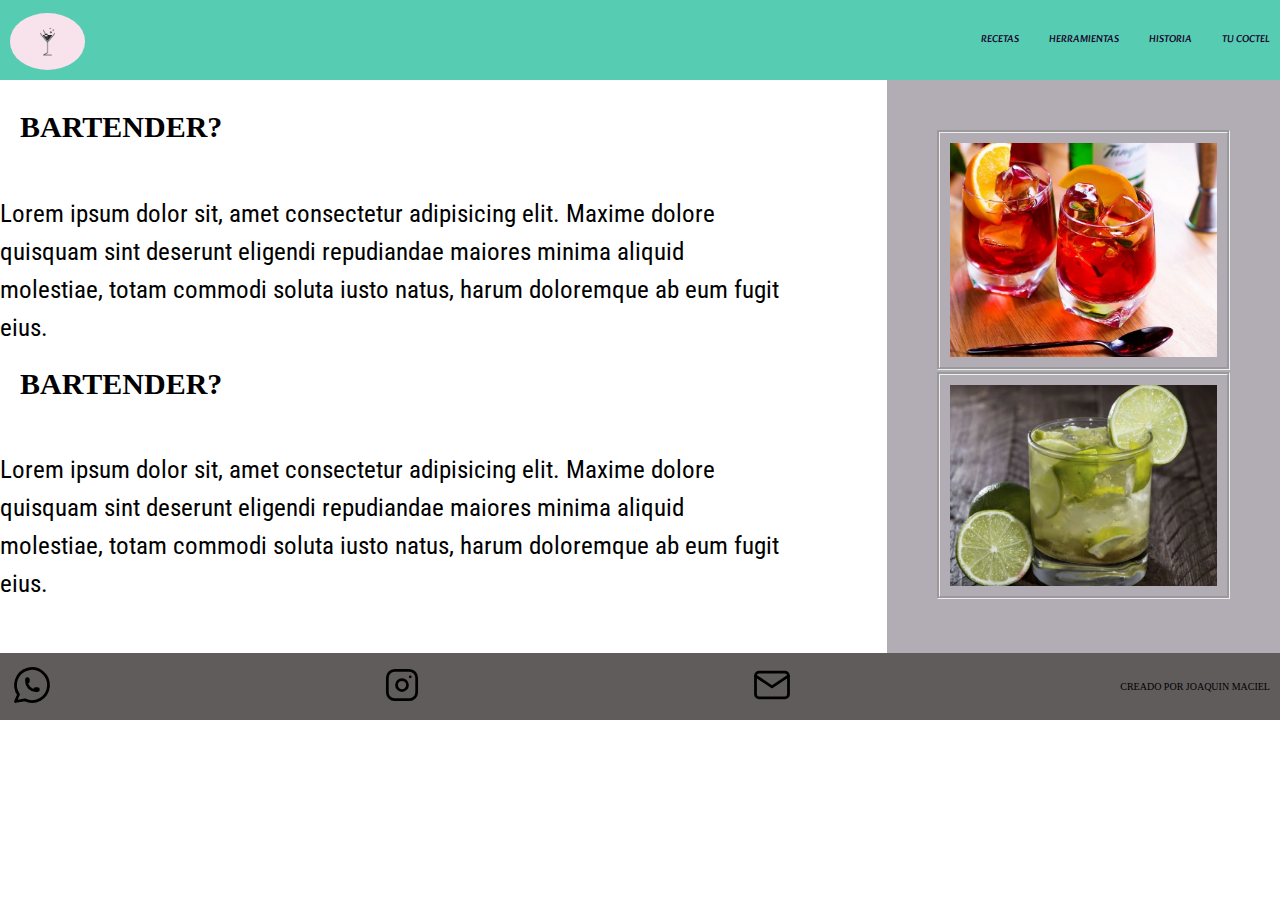
==== herramientas.html @ 17ee3c7a "primer commit" ====
<!DOCTYPE html>
<html lang="en">

<head>
    <meta charset="UTF-8">
    <meta http-equiv="X-UA-Compatible" content="IE=edge">
    <meta name="viewport" content="width=device-width, initial-scale=1.0">
    <link rel="stylesheet" href="/css/normalize.css">
    <link rel="preconnect" href="https://fonts.googleapis.com">
    <link rel="preconnect" href="https://fonts.gstatic.com" crossorigin>
    <link href="https://fonts.googleapis.com/css2?family=Alkatra:wght@400;600;700&display=swap" rel="stylesheet">
    <link
    rel="stylesheet"
    href="https://cdnjs.cloudflare.com/ajax/libs/animate.css/4.1.1/animate.min.css"/>
    <link rel="stylesheet" href="/css/style.css">

    <title>Document</title>
</head>


<body>

    <hader class="header">
        <div>
            <div class="barra">
                <a href="/index.html" class="logo">
                    <img class="imagenLogo" src="/img/kn-logo-color-final-shot.webp" alt="logoInicio">
                </a>
                <nav class="navegacion">
                    <a class="navegadores" href="./receta.html">
                        RECETAS
                    </a>

                    <a class="navegadores" href="./herramientas.html">
                        HERRAMIENTAS
                    </a>

                    <a class="navegadores" href="./historia.html">
                        HISTORIA
                    </a>

                    <a class="navegadores" href="./tucoctel.html">
                        TU COCTEL
                    </a>
                </nav>
            </div>
        </div>


        </header>

        <div>
            <main class="contenido_principal">

                <section class="contenedor">
                    <div class="maindiv">
                        <h2 class="bartender">BARTENDER?</h2>

                        <p class="textobartender">Lorem ipsum dolor sit, amet consectetur adipisicing elit. Maxime
                            dolore quisquam sint deserunt eligendi repudiandae maiores minima aliquid molestiae, totam
                            commodi soluta iusto natus, harum doloremque ab eum fugit eius.</p>

                        <h2 class="bartender">BARTENDER?</h2>

                        <p class="textobartender">Lorem ipsum dolor sit, amet consectetur adipisicing elit. Maxime
                            dolore quisquam sint deserunt eligendi repudiandae maiores minima aliquid molestiae, totam
                            commodi soluta iusto natus, harum doloremque ab eum fugit eius.</p>

                    </div>
                </section>

                <aside class="ilustrador">
                    <img src="./img/el-negroni-un-clasico-trago___FQunKDyKt_720x0__1.webp" alt="">
                    <img src="./img/tragos - caipirinha.webp" alt="">
                </aside>


            </main>
        </div>


        <footer>

            
            <a href=""><svg xmlns="http://www.w3.org/2000/svg" class="icon icon-tabler icon-tabler-brand-whatsapp" width="44" height="44" viewBox="0 0 24 24" stroke-width="1.5" stroke="#000000" fill="none" stroke-linecap="round" stroke-linejoin="round">
                <path stroke="none" d="M0 0h24v24H0z" fill="none"/>
                <path d="M3 21l1.65 -3.8a9 9 0 1 1 3.4 2.9l-5.05 .9" />
                <path d="M9 10a0.5 .5 0 0 0 1 0v-1a0.5 .5 0 0 0 -1 0v1a5 5 0 0 0 5 5h1a0.5 .5 0 0 0 0 -1h-1a0.5 .5 0 0 0 0 1" /></svg>
            </a>
            <a href="https://www.instagram.com/joaquin.maciel/"><svg xmlns="http://www.w3.org/2000/svg" class="icon icon-tabler icon-tabler-brand-instagram" width="44" height="44" viewBox="0 0 24 24" stroke-width="1.5" stroke="#000000" fill="none" stroke-linecap="round" stroke-linejoin="round">
                <path stroke="none" d="M0 0h24v24H0z" fill="none"/>
                <rect x="4" y="4" width="16" height="16" rx="4" />
                <circle cx="12" cy="12" r="3" />
                <line x1="16.5" y1="7.5" x2="16.5" y2="7.501" /></svg>
            </a>
            <a href=""> <svg xmlns="http://www.w3.org/2000/svg" class="icon icon-tabler icon-tabler-mail" width="44" height="44" viewBox="0 0 24 24" stroke-width="1.5" stroke="#000000" fill="none" stroke-linecap="round" stroke-linejoin="round">
                <path stroke="none" d="M0 0h24v24H0z" fill="none"/>
                <rect x="3" y="5" width="18" height="14" rx="2" />
                <polyline points="3 7 12 13 21 7" /></svg>
            </a>
            <p>CREADO POR JOAQUIN MACIEL</p>
    
    
            </footer>

</body>






</html>
---- css/style.css ----
/* FUENTES */
@import url('https://fonts.googleapis.com/css2?family=Open+Sans:ital,wght@1,500&display=swap');


@import url('https://fonts.googleapis.com/css2?family=Roboto+Condensed&display=swap');







:root{
    --bordoNavBar: rgba(167, 2, 2, 0.788);
    --verdeMenta:  rgb(152,255,179);
    --azulMarino:  rgb(25, 25, 112);
    --azulPastel:  rgb(173, 216, 230);
    --azulOscuro:  rgb(135, 206, 235);
    --verdeAdobe:  #56CCB3;
}

*{
    margin: 0;
    padding: 0;
}

html {
    font-size: 62.5%;
    box-sizing: border-box;
}

*,
*:before,
*:after {
    box-sizing: inherit;
}


/* BASICOS */
h1{
    font-size: 4rem;
    
}
h2{
    font-size: 3rem;
}
h3{
    font-size: 2rem;
}

h1, h2, h3{
    margin: 0 0 5rem 0;
}

a{
    text-decoration: none;
}

img{
    max-width: 100%;
}

/* BARRA */

.header {



}


.barra{
    /* background-color: rgba(199, 102, 102, 0.836); */
    background-color: var(--verdeAdobe);
    height: 8rem;
}



.logo{
    display: flex;
    justify-content: center;
    
}


.imagenLogo{
max-width: 7.5rem;
margin-top: 0.3rem;
border-radius: 50%;
}



.navegadores{
    display: block;
    text-align: center;
    color: rgb(24, 3, 43);
    font-family: 'Alkatra', cursive;
}

.navegadores{
    transition: .5s;
}

.navegadores:hover{
    color: rgba(246, 255, 0, 0.799);
    transform: scale(1.1);
    transform: rotate(-7deg);
}

.navegacion{
        
}

/* Main index*/

.maindiv{
    padding: 1rem 0 5rem 0;
    max-width: 100%;
    max-height: 100%;
}

.bartender{
    margin: 2rem 0 0rem 2rem;
}

.textobartender{
    margin-top: 5rem;
    font-size: 2rem;
}


/* MAIN BASICOS */



.ilustrador{
    background-color: rgba(158, 152, 162, 0.796);
    padding: 5rem;
    display: flex;
    flex-wrap: wrap;
}

.ilustrador img{
    width: 50%;
}




.ilustrador img{
    border-style: groove;
    padding: 1rem;
}



/* main historia */

.titulo__historia{
    background-color: red;
    display: block;
    text-align: center;
}

.textobartender{
    font-size: 2.5rem;
    font-family: 'Roboto Condensed', sans-serif;
    line-height: 3.8rem;
}

.maindiv__historia{
    background: rgb(255,200,0);
background: linear-gradient(31deg, rgba(255,200,0,0.7960434173669468) 22%, rgba(255,227,60,0.7904411764705882) 61%, rgba(234,203,66,1) 96%, rgba(241,209,79,0) 100%);

}

.link__herramienta a{
    color: brown;
}






/* MAIN RECETAS */


.contenedor__recetas{
    background-color: rgb(224, 234, 234);
}

.maindiv h1{
    text-align: center;
    font-family: 'Open Sans', sans-serif;
    
}

.cards{
    display: flex;
    justify-content: center;
    flex-wrap: wrap;
    gap: 1rem;
}

.card{
    background-color: #c5bb9abc;
    width: 30rem;
    padding: 1rem;
    border-radius: 0.8rem;
}

.card img{
    width: 100%;
    
}

.card__receta li{
    list-style: none;
}

.pasos{
    font-family: 'Open Sans', sans-serif;

    transition: .2s;
}

.pasos__hoover:hover{
    transform: scale(1.3);
    background-color: antiquewhite;
}




/* FORMULARIO */

.section__contact{
    text-align: center;
    background-color: blanchedalmond;
    
    padding: 10rem;
}

.formulario{
    background-color: rgb(187, 179, 86);
    padding: 5rem;
    border-radius: 5rem;
    
}

.formulario__fieldset legend{
    
    font-size: 1.8rem;
    font-weight: 700;
    margin-bottom: 1rem;
}


.formulario__fieldset {
    border: none;
}



.campo{
    
    margin-bottom: 1rem;
    
}


.campo label{
    margin-right: 0.5rem;
    color: rgba(255, 255, 255, 0.892);
    font-family: 'Alkatra', cursive;
    font-weight: bold;
    font-size: 1.3rem;
}

.campo input{
    border-radius: 2rem;
    font-size: 1.5rem;
    background-color: blanchedalmond;
    
}




.boton{
    margin-top: 3rem;
    border-radius: 1rem;
    font-size: 1.8rem;
    text-decoration: none;
}


/* MQ MOBILE */

@media (min-width: 768px) {

    .barra {
        display: flex;
        justify-content: space-between;
        align-items: center;
    }

    .logo{
        margin-left: 1rem;
    
    }

    .navegacion{
        display: flex;
        flex-direction: row;
        gap: 2rem;
        }

        
    .navegadores{
            margin-right: 1rem;
        }

    
    .contenido_principal{
        display: grid;
        grid-template-columns: 2fr 1fr;
        gap: 10rem;
    }
    
    .ilustrador{
        display: block;
    }
    
    .ilustrador img{
        width: 500rem;
    }
    
    
    
    
    
}





























/* FOOTER */

footer{
    background-color: rgba(76, 70, 70, 0.882);
    padding: 1rem;

    margin:0;

    display: flex;
    justify-content: space-between;
    align-items: center;

}
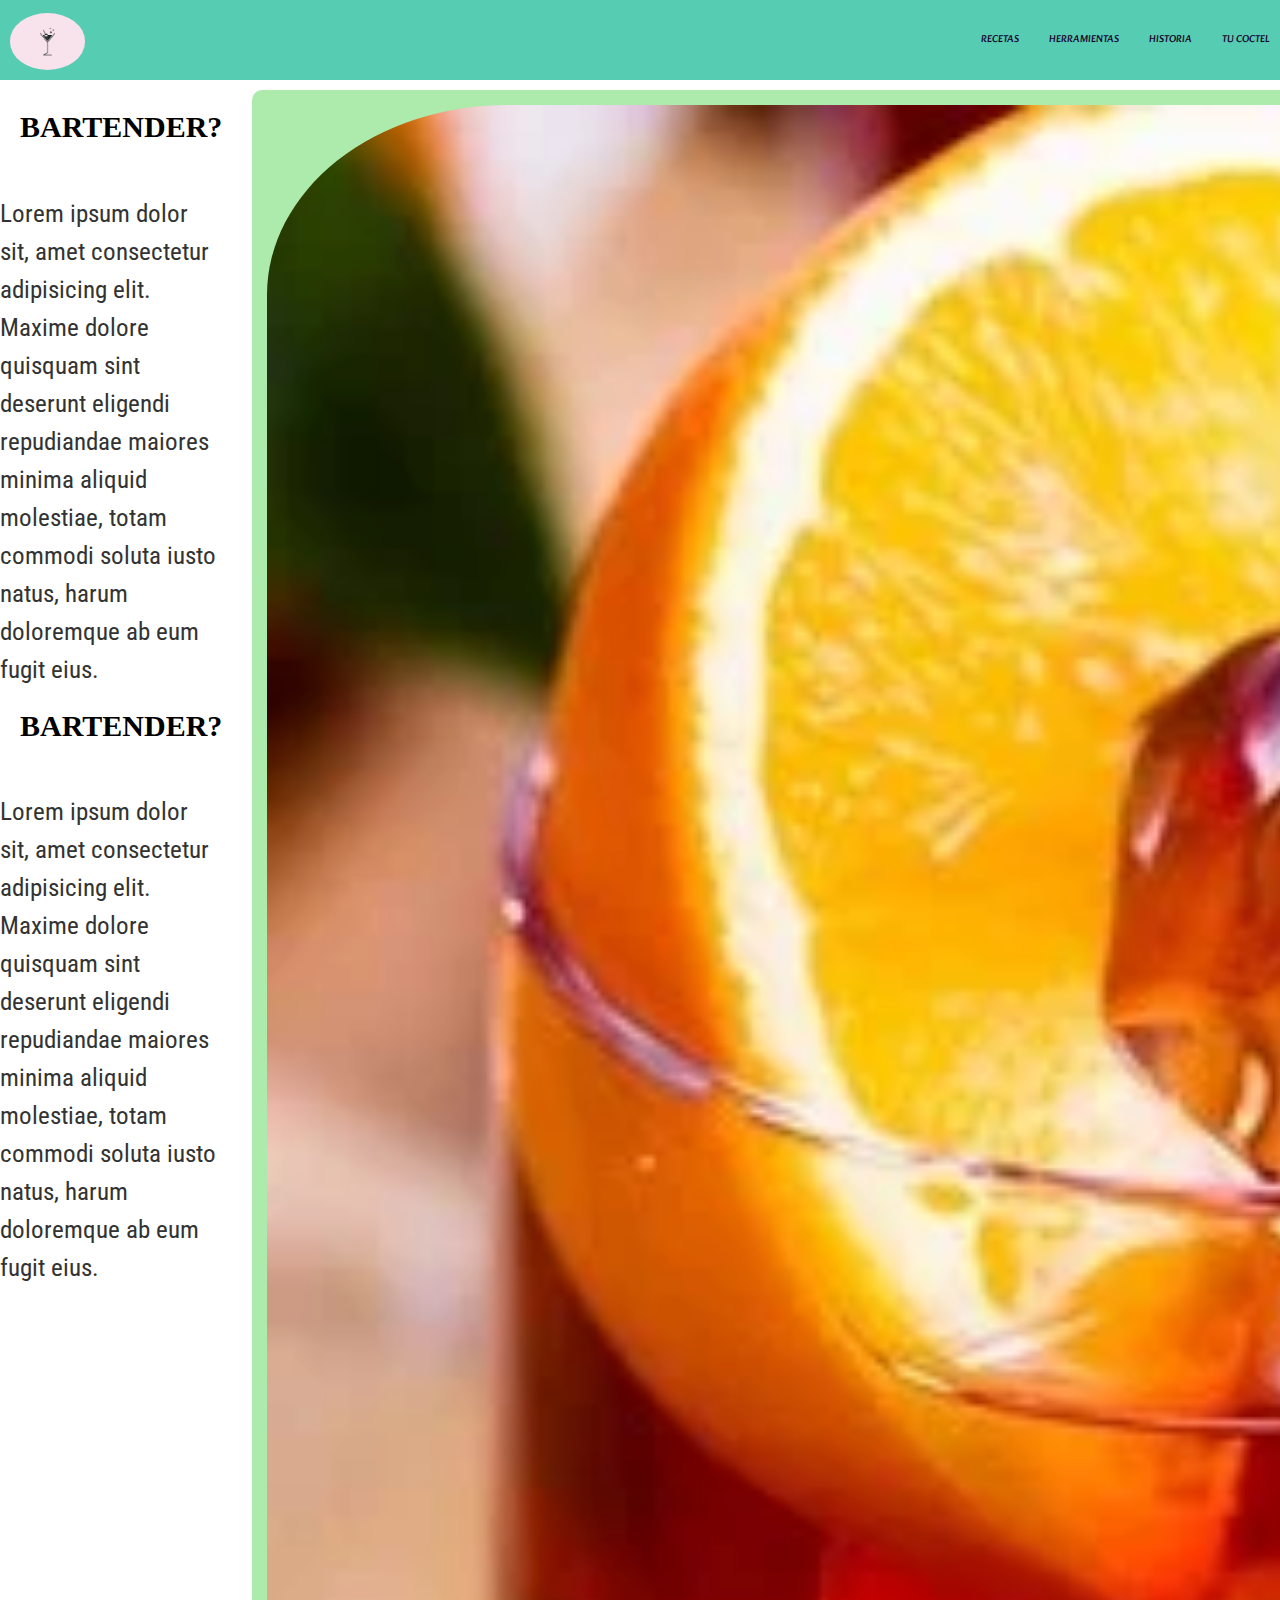
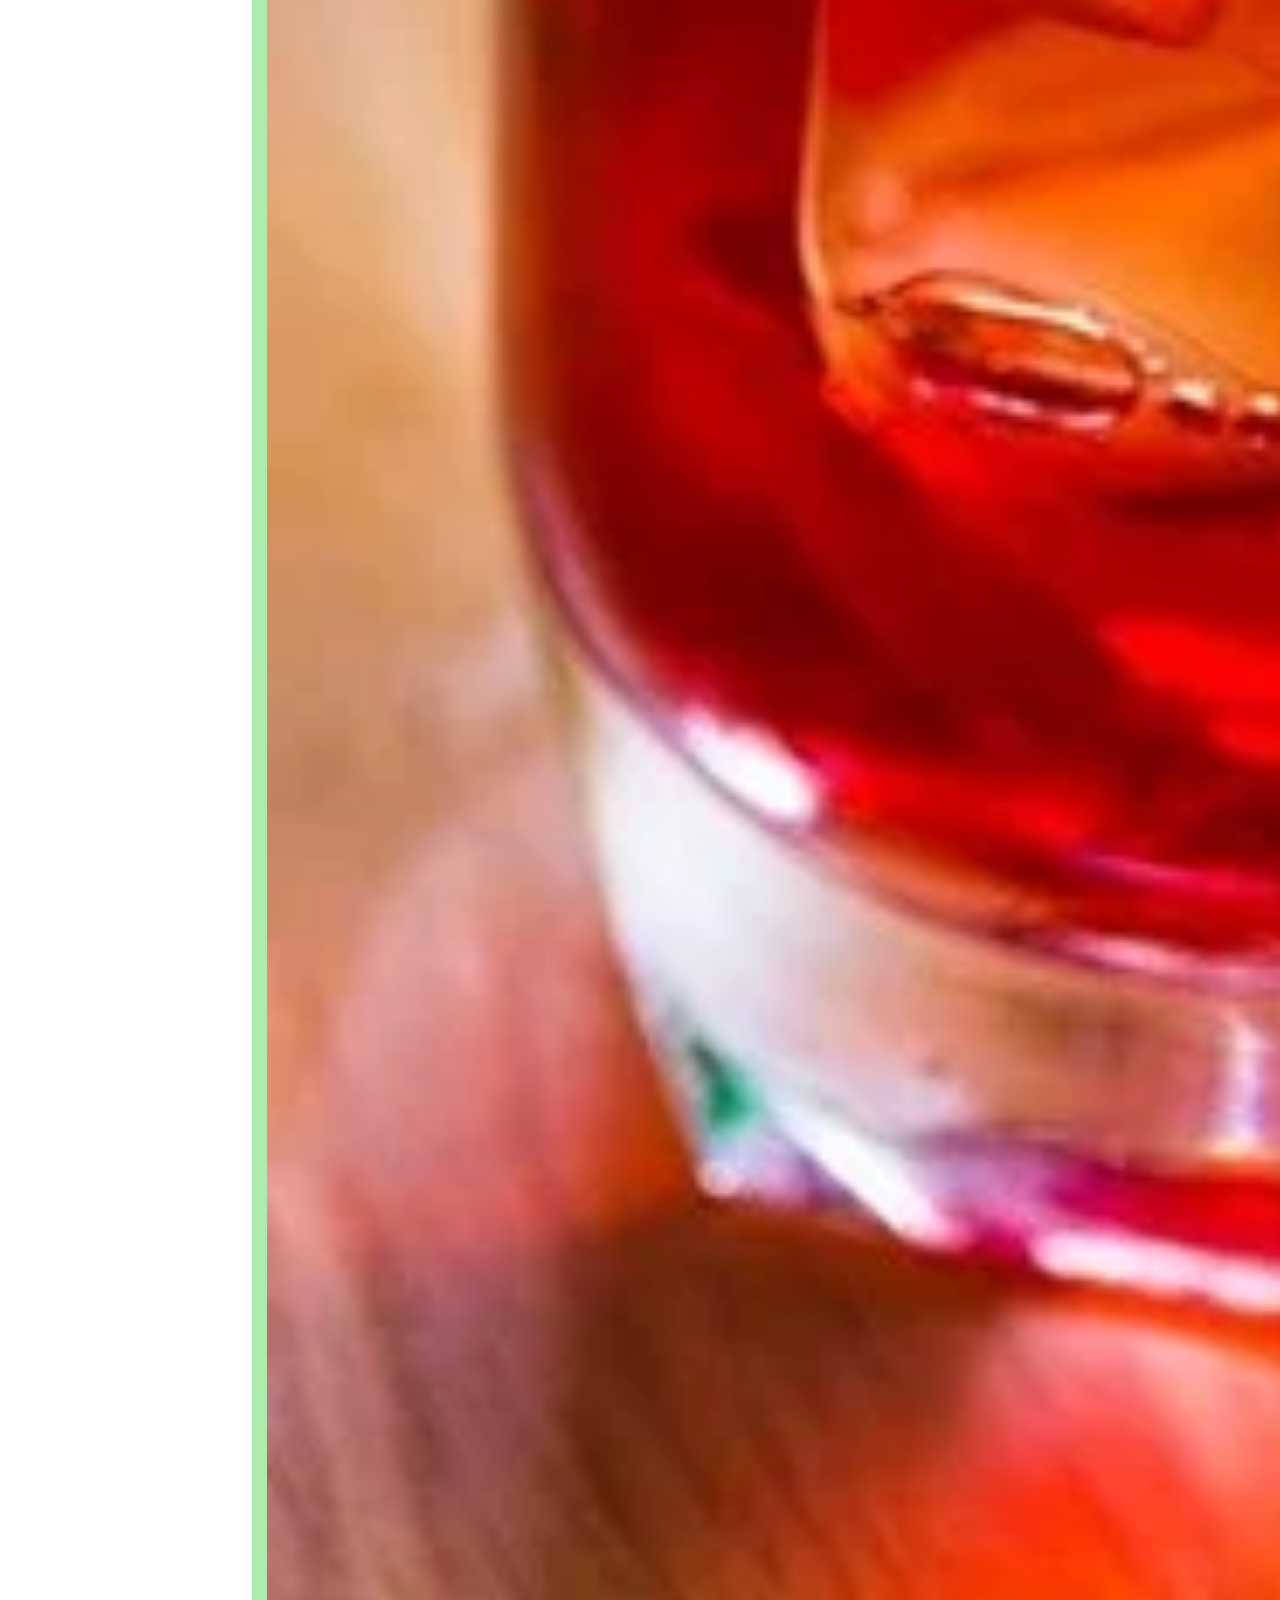
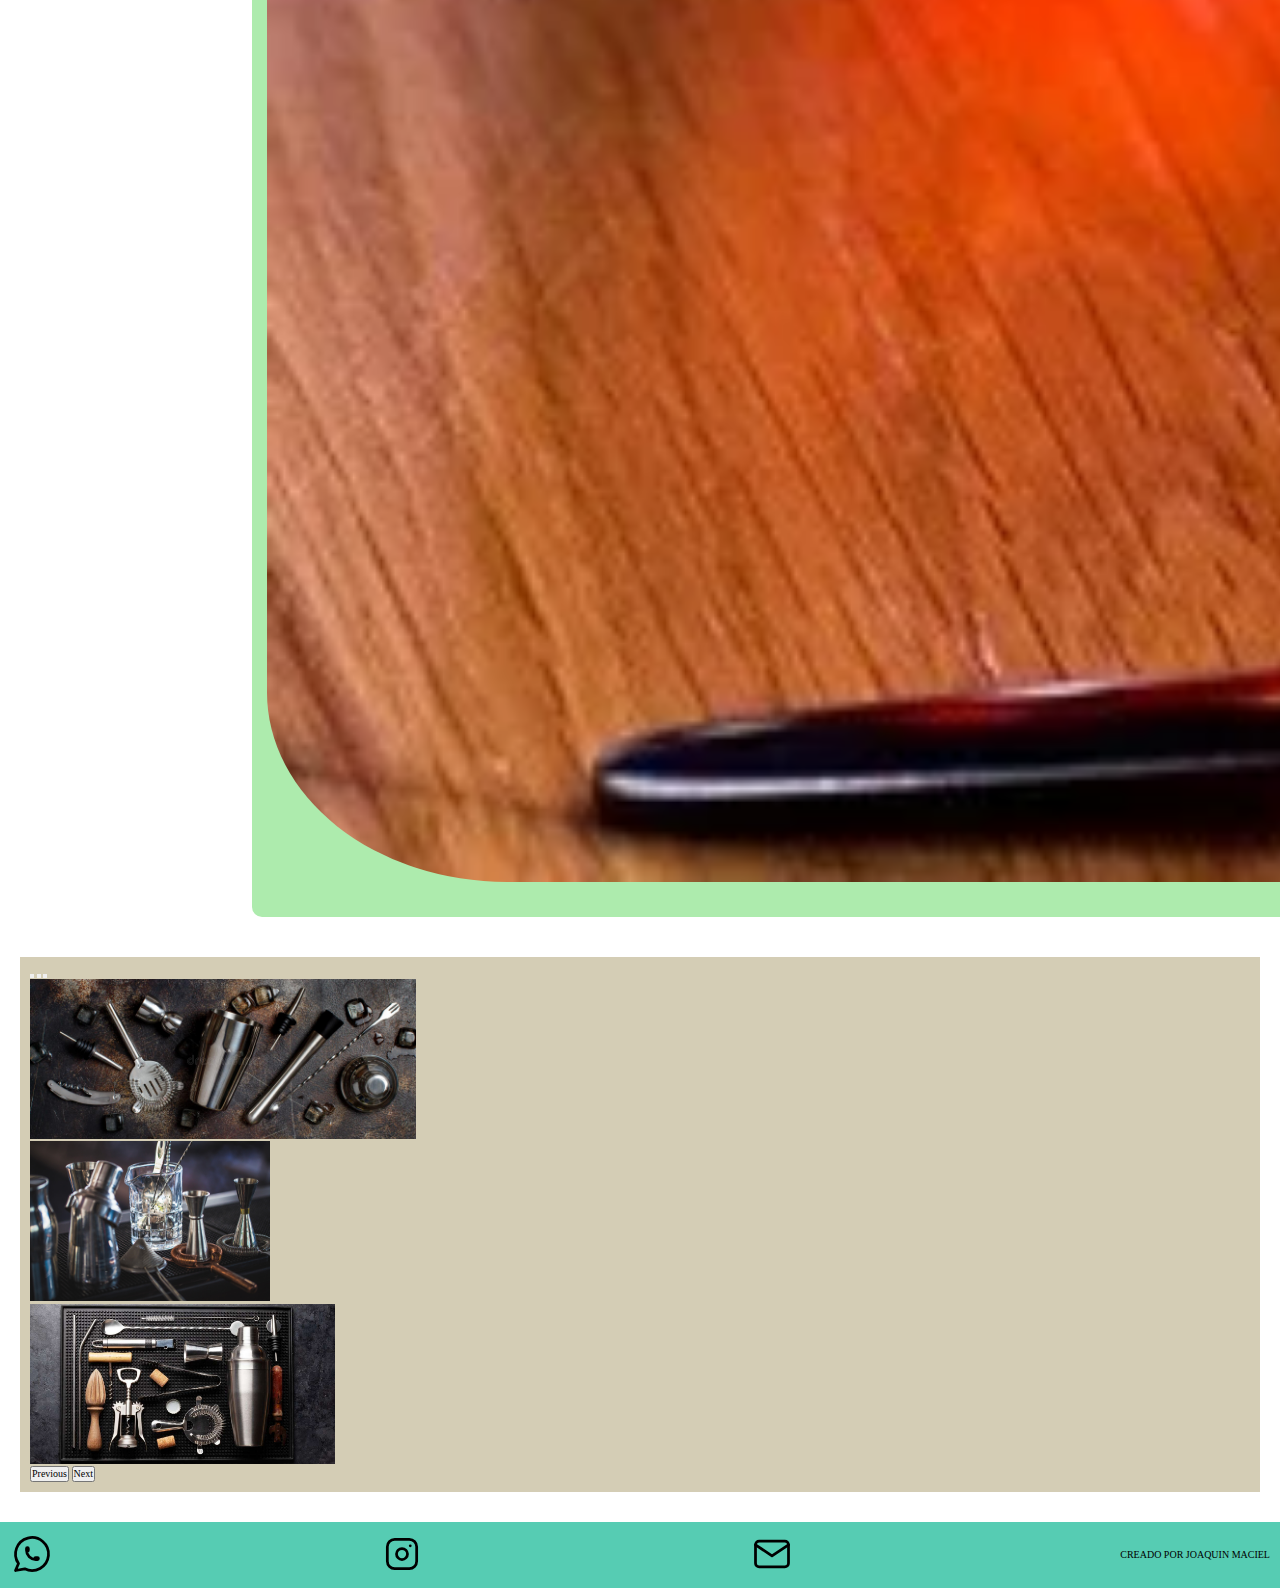
==== commit c47bdc51: "agregue bootstrap a herramientas con el carrusel" ====
--- a/herramientas.html
+++ b/herramientas.html
@@ -9,9 +9,8 @@
     <link rel="preconnect" href="https://fonts.googleapis.com">
     <link rel="preconnect" href="https://fonts.gstatic.com" crossorigin>
     <link href="https://fonts.googleapis.com/css2?family=Alkatra:wght@400;600;700&display=swap" rel="stylesheet">
-    <link
-    rel="stylesheet"
-    href="https://cdnjs.cloudflare.com/ajax/libs/animate.css/4.1.1/animate.min.css"/>
+    <link href="https://cdn.jsdelivr.net/npm/bootstrap@5.3.0-alpha3/dist/css/bootstrap.min.css" rel="stylesheet" integrity="sha384-KK94CHFLLe+nY2dmCWGMq91rCGa5gtU4mk92HdvYe+M/SXH301p5ILy+dN9+nJOZ" crossorigin="anonymous">
+    <link rel="stylesheet"href="https://cdnjs.cloudflare.com/ajax/libs/animate.css/4.1.1/animate.min.css"/>
     <link rel="stylesheet" href="/css/style.css">
 
     <title>Document</title>
@@ -71,13 +70,53 @@
 
                 <aside class="ilustrador">
                     <img src="./img/el-negroni-un-clasico-trago___FQunKDyKt_720x0__1.webp" alt="">
-                    <img src="./img/tragos - caipirinha.webp" alt="">
+                    <img src="./img/CAIPIRINHA.jpg" alt="">
                 </aside>
 
 
             </main>
         </div>
+                    <!-- CARRUSEL -->
 
+        <section class="carrusel__herramientas">
+
+            <div id="carouselExampleIndicators" class="carousel slide h">
+                <div class="carousel-indicators">
+                    <button type="button" data-bs-target="#carouselExampleIndicators" data-bs-slide-to="0"
+                        class="active" aria-current="true" aria-label="Slide 1"></button>
+                    <button type="button" data-bs-target="#carouselExampleIndicators" data-bs-slide-to="1"
+                        aria-label="Slide 2"></button>
+                    <button type="button" data-bs-target="#carouselExampleIndicators" data-bs-slide-to="2"
+                        aria-label="Slide 3"></button>
+                </div>
+                <div class="carousel-inner">
+                    <div class="carousel-item active">
+                        <img src="./img/herramientas-de-barman-para-la-fabricación-cócteles-elaboración-en-parte-superior-una-mesa-oscura-194379417.jpg" class="d-block w-100" alt="...">
+                    </div>
+                    <div class="carousel-item">
+                        <img src="./img/measuring.jpg" class="d-block w-100" alt="...">
+                    </div>
+                    <div class="carousel-item">
+                        <img src="./img/utensilios-de-bartender.jpg" class="d-block w-100" alt="...">
+                    </div>
+                </div>
+                <button class="carousel-control-prev" type="button" data-bs-target="#carouselExampleIndicators"
+                    data-bs-slide="prev">
+                    <span class="carousel-control-prev-icon" aria-hidden="true"></span>
+                    <span class="visually-hidden">Previous</span>
+                </button>
+                <button class="carousel-control-next" type="button" data-bs-target="#carouselExampleIndicators"
+                    data-bs-slide="next">
+                    <span class="carousel-control-next-icon" aria-hidden="true"></span>
+                    <span class="visually-hidden">Next</span>
+                </button>
+            </div>
+
+        </section>
+
+
+
+        <!-- FOOTER -->
 
         <footer>
 
@@ -103,6 +142,8 @@
     
             </footer>
 
+
+            <script src="https://cdn.jsdelivr.net/npm/bootstrap@5.3.0-alpha3/dist/js/bootstrap.bundle.min.js" integrity="sha384-ENjdO4Dr2bkBIFxQpeoTz1HIcje39Wm4jDKdf19U8gI4ddQ3GYNS7NTKfAdVQSZe" crossorigin="anonymous"></script>
 </body>
 
 
--- a/css/style.css
+++ b/css/style.css
@@ -60,6 +60,7 @@
     max-width: 100%;
 }
 
+
 /* BARRA */
 
 .header {
@@ -72,7 +73,7 @@
 .barra{
     /* background-color: rgba(199, 102, 102, 0.836); */
     background-color: var(--verdeAdobe);
-    height: 8rem;
+    height: 12rem;
 }
 
 
@@ -136,8 +137,10 @@
 
 
 .ilustrador{
-    background-color: rgba(158, 152, 162, 0.796);
-    padding: 5rem;
+    border-radius: 1rem;
+    margin: 1rem;
+    background-color: #ADEBAD;
+    padding: .5rem;
     display: flex;
     flex-wrap: wrap;
 }
@@ -150,7 +153,7 @@
 
 
 .ilustrador img{
-    border-style: groove;
+    border-radius: 5%;
     padding: 1rem;
 }
 
@@ -159,20 +162,21 @@
 /* main historia */
 
 .titulo__historia{
-    background-color: red;
+    background-color: #4BB39C;
     display: block;
     text-align: center;
 }
 
 .textobartender{
+    color: #333333;
     font-size: 2.5rem;
     font-family: 'Roboto Condensed', sans-serif;
     line-height: 3.8rem;
 }
 
 .maindiv__historia{
-    background: rgb(255,200,0);
-background: linear-gradient(31deg, rgba(255,200,0,0.7960434173669468) 22%, rgba(255,227,60,0.7904411764705882) 61%, rgba(234,203,66,1) 96%, rgba(241,209,79,0) 100%);
+    margin: 1rem 0;
+    background-color: #E6E6FA;
 
 }
 
@@ -230,6 +234,22 @@
 .pasos__hoover:hover{
     transform: scale(1.3);
     background-color: antiquewhite;
+}
+
+
+/* MAIN HERRAMIENTAS */
+
+.carrusel__herramientas{
+    margin: 1rem 1rem;
+    padding: 0.4rem;
+    max-width: 100%;
+    background-color: #000000bc;
+    
+    
+}
+
+.carrusel__herramientas img{
+    max-height: 16rem;
 }
 
 
@@ -281,6 +301,7 @@
 }
 
 .campo input{
+    max-width: 100%;
     border-radius: 2rem;
     font-size: 1.5rem;
     background-color: blanchedalmond;
@@ -300,9 +321,10 @@
 
 /* MQ MOBILE */
 
-@media (min-width: 768px) {
+@media (min-width: 426px) {
 
     .barra {
+        height: 8rem;
         display: flex;
         justify-content: space-between;
         align-items: center;
@@ -328,23 +350,76 @@
     .contenido_principal{
         display: grid;
         grid-template-columns: 2fr 1fr;
-        gap: 10rem;
+        gap: 2rem;
     }
     
     .ilustrador{
-        display: block;
+        /* display: block; */
     }
     
     .ilustrador img{
         width: 500rem;
     }
-    
-    
-    
-    
-    
-}
-
+
+    /* HERRAMIENTAS */
+    
+    .carrusel__herramientas{
+        margin: 3rem 2rem;
+        padding: 1rem;
+        max-width: 100%;
+        background-color: #c5bb9abc;
+        
+        
+    }
+    
+    .carrusel__herramientas img{
+        height: 60rem;
+    }
+    
+    
+    
+    
+}
+
+@media (min-width: 768px) {
+    .barra {
+        height: 8rem;
+        display: flex;
+        justify-content: space-between;
+        align-items: center;
+    }
+
+    .logo{
+        margin-left: 1rem;
+    
+    }
+
+    .navegacion{
+        display: flex;
+        flex-direction: row;
+        gap: 2rem;
+        }
+
+        
+    .navegadores{
+            margin-right: 1rem;
+        }
+
+    
+    .contenido_principal{
+        display: grid;
+        grid-template-columns: 2fr 1fr;
+        gap: 2rem;
+    }
+    
+    .ilustrador{
+        /* display: block; */
+    }
+    
+    .ilustrador img{
+        width: 500rem;
+    }
+}
 
 
 
@@ -376,7 +451,7 @@
 /* FOOTER */
 
 footer{
-    background-color: rgba(76, 70, 70, 0.882);
+    background-color: #56CCB3;
     padding: 1rem;
 
     margin:0;
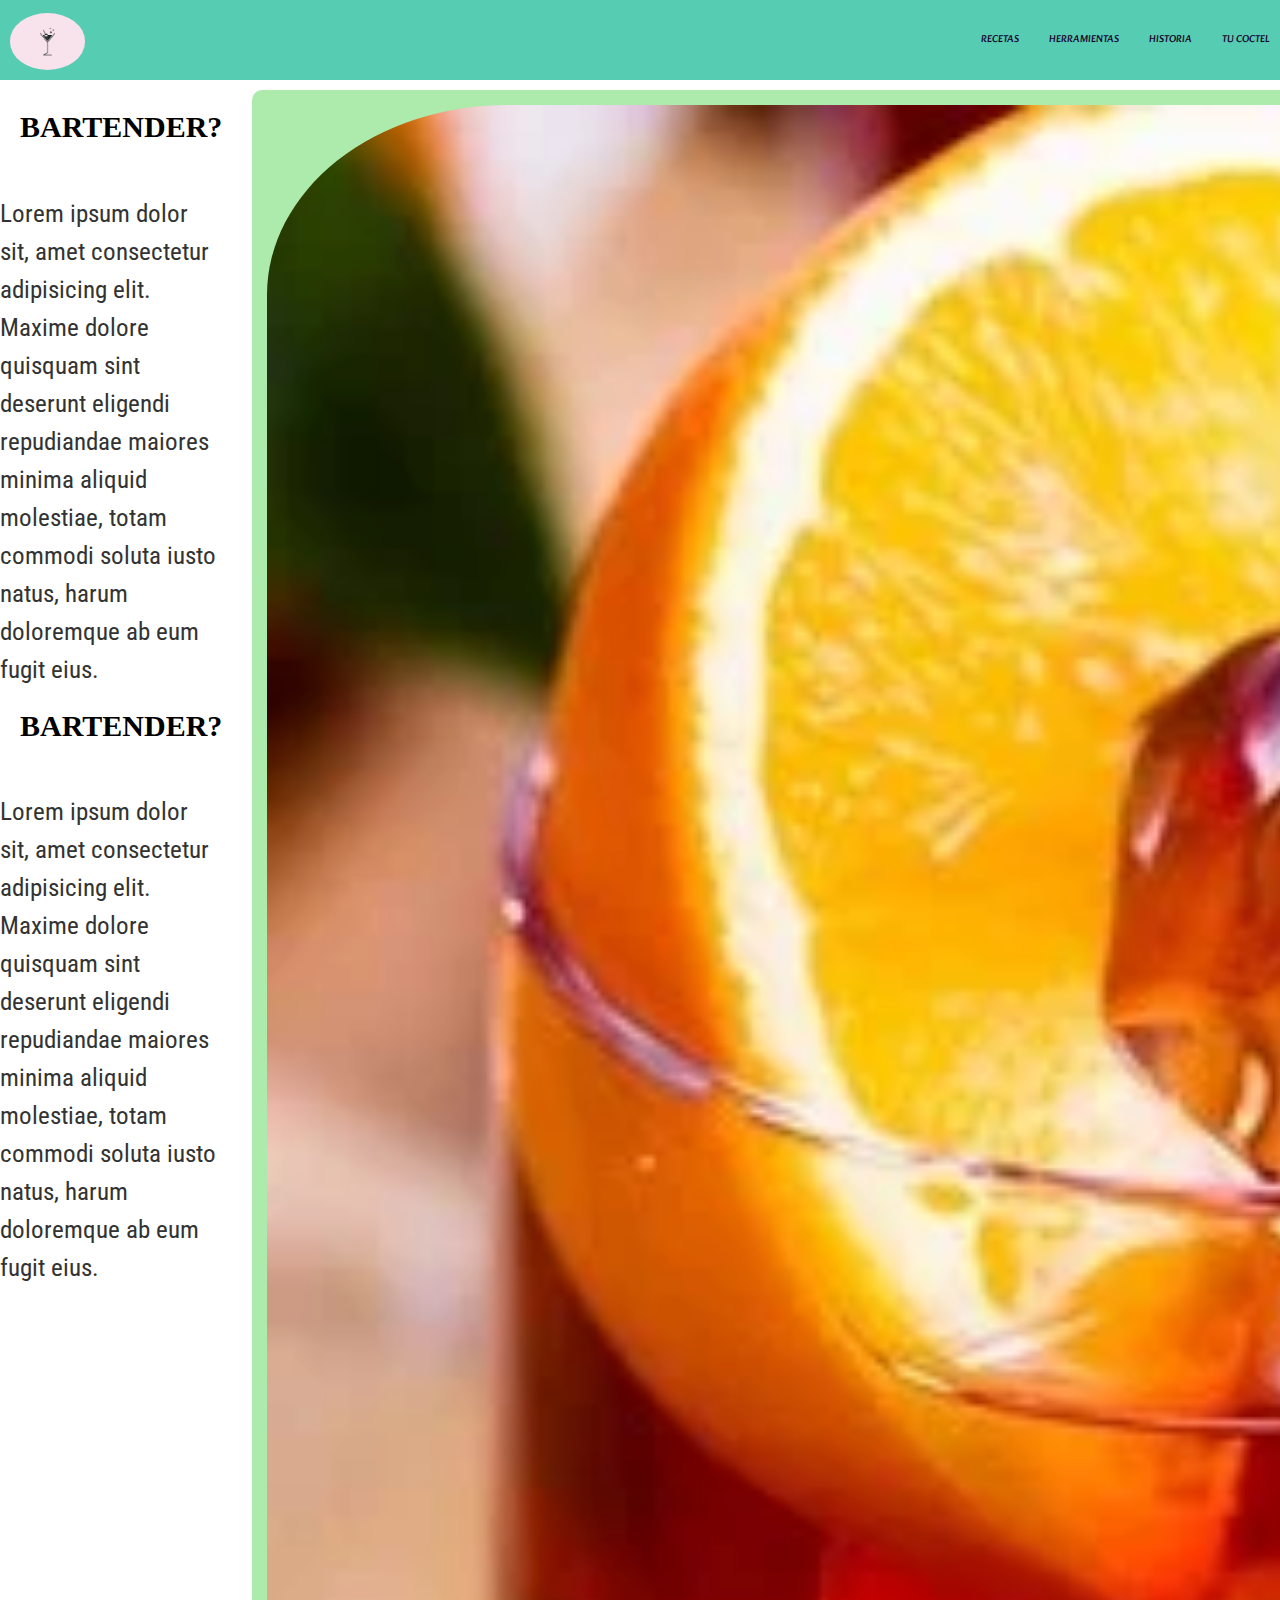
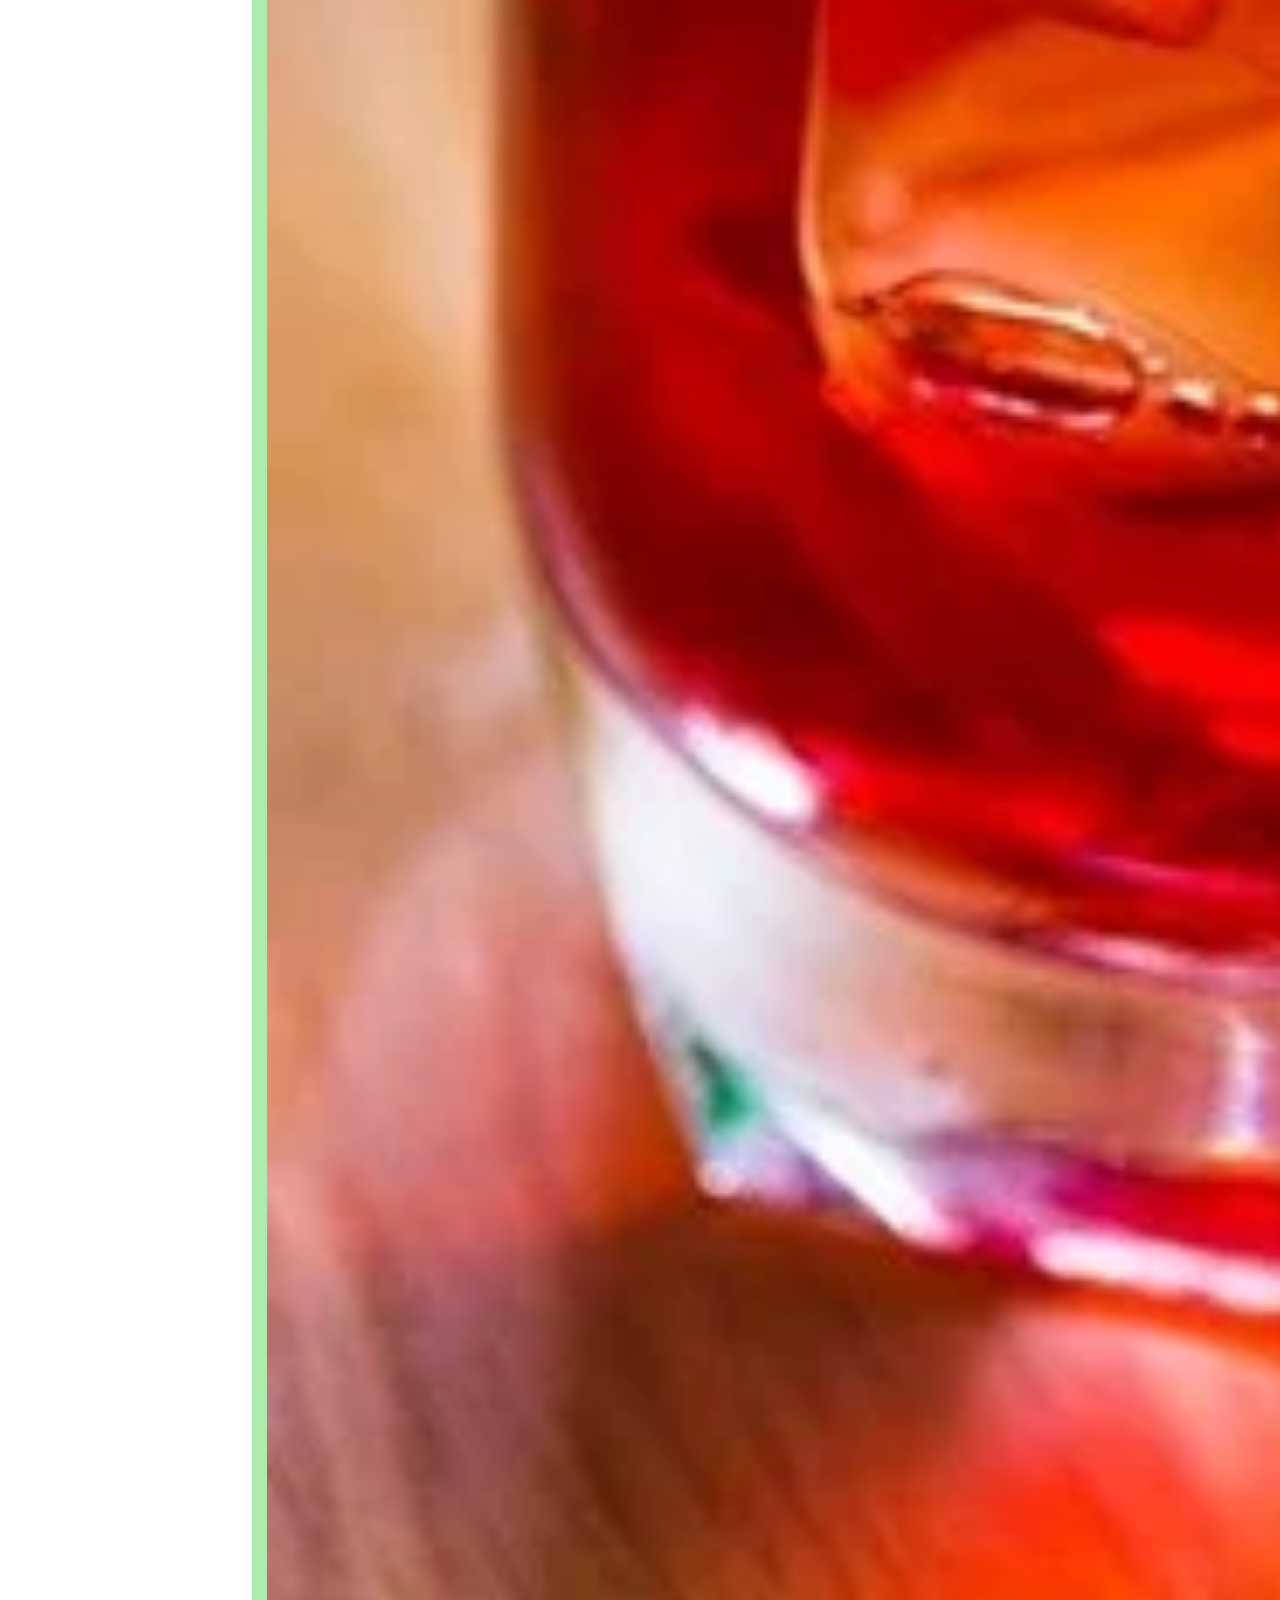
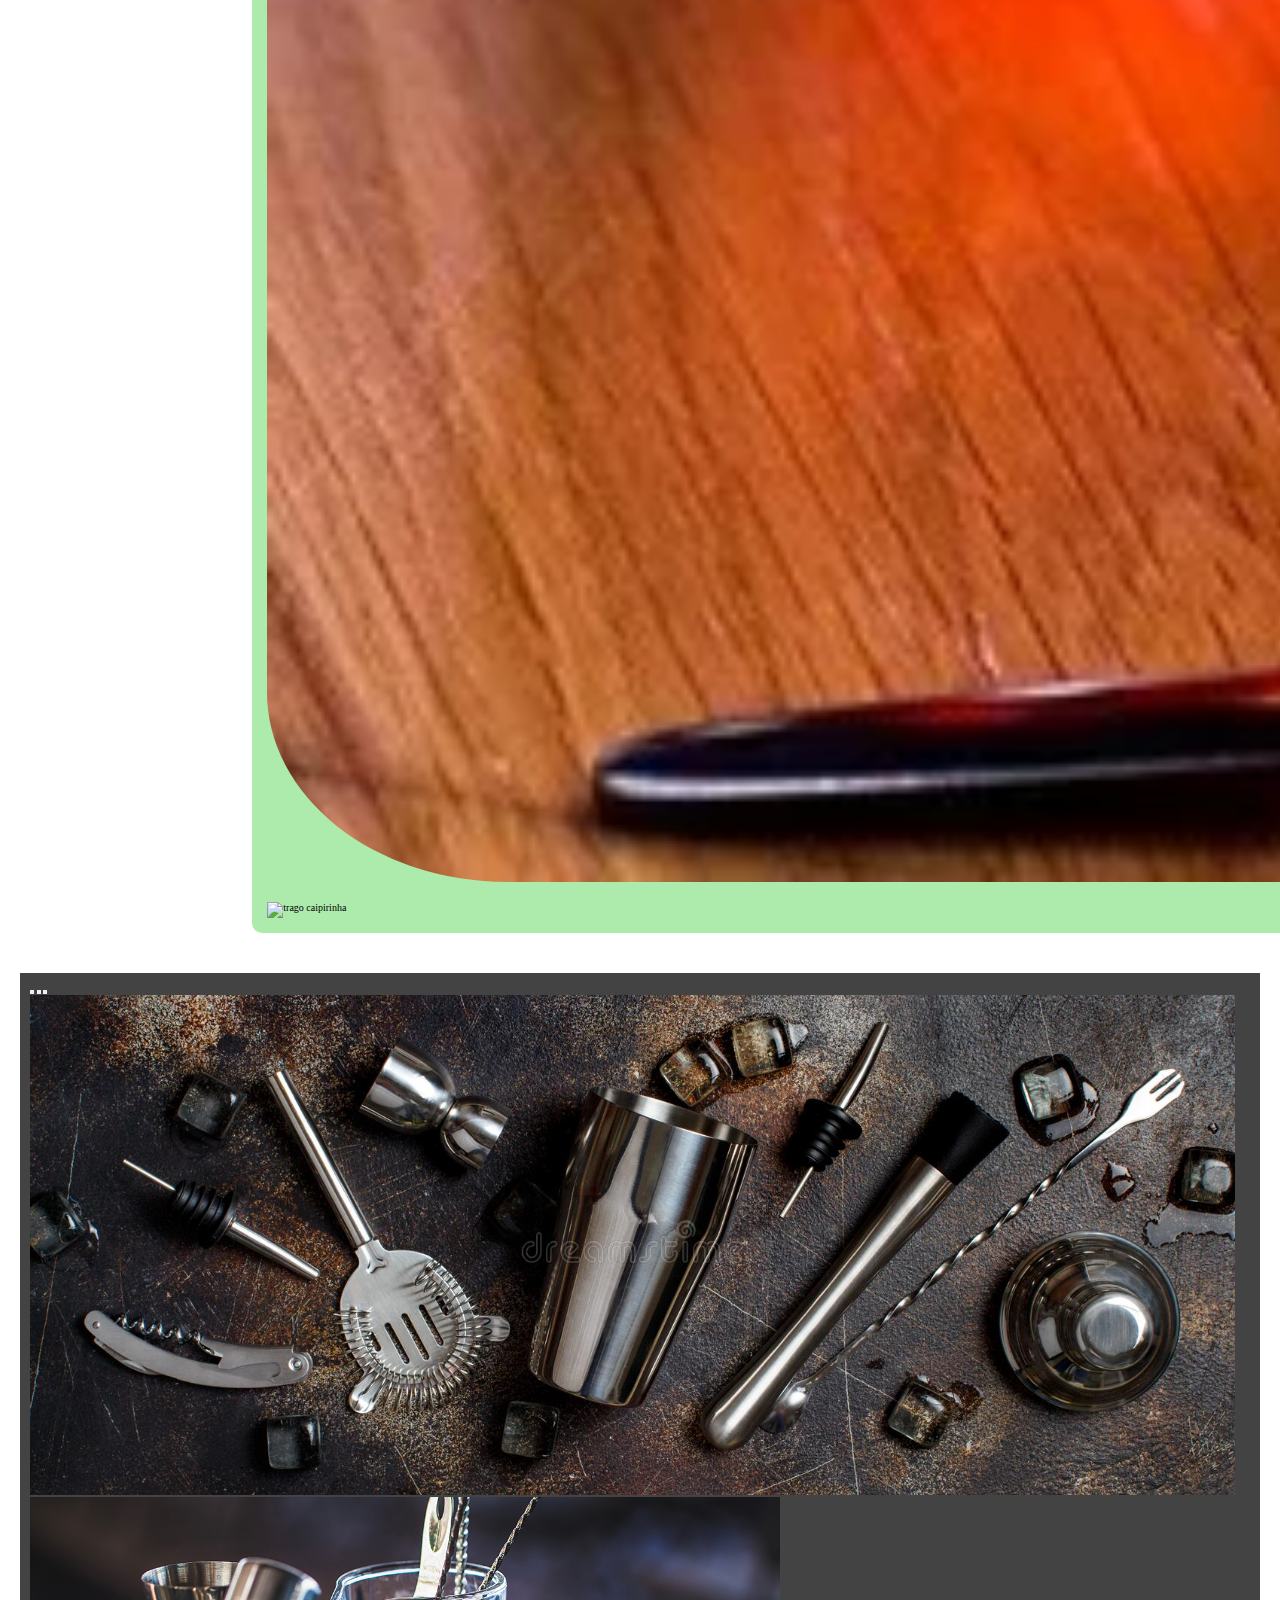
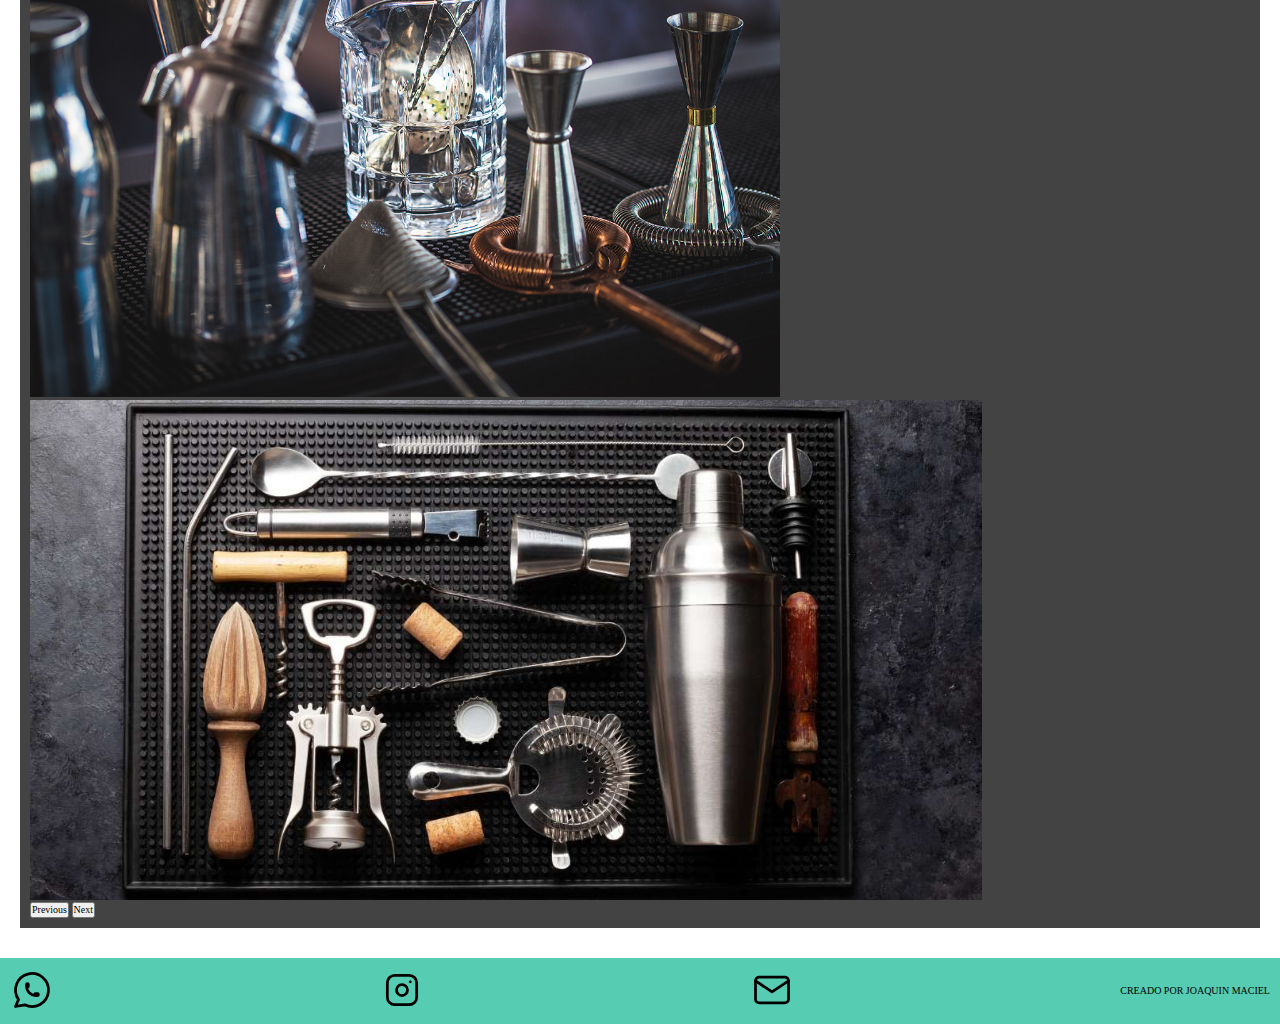
==== commit 4b68e314: "arregle mas links ahora del logo" ====
--- a/herramientas.html
+++ b/herramientas.html
@@ -5,15 +5,25 @@
     <meta charset="UTF-8">
     <meta http-equiv="X-UA-Compatible" content="IE=edge">
     <meta name="viewport" content="width=device-width, initial-scale=1.0">
-    <link rel="stylesheet" href="/css/normalize.css">
+    <link rel="stylesheet" href="./css/normalize.css">
     <link rel="preconnect" href="https://fonts.googleapis.com">
     <link rel="preconnect" href="https://fonts.gstatic.com" crossorigin>
     <link href="https://fonts.googleapis.com/css2?family=Alkatra:wght@400;600;700&display=swap" rel="stylesheet">
     <link href="https://cdn.jsdelivr.net/npm/bootstrap@5.3.0-alpha3/dist/css/bootstrap.min.css" rel="stylesheet" integrity="sha384-KK94CHFLLe+nY2dmCWGMq91rCGa5gtU4mk92HdvYe+M/SXH301p5ILy+dN9+nJOZ" crossorigin="anonymous">
     <link rel="stylesheet"href="https://cdnjs.cloudflare.com/ajax/libs/animate.css/4.1.1/animate.min.css"/>
-    <link rel="stylesheet" href="/css/style.css">
+    <link rel="stylesheet" href="./css/style.css">
 
-    <title>Document</title>
+
+    <title>BARTENDER, UNA PASION</title>
+    <link rel="icon" type="image/x-icon" href="./img/ICON.jpg">
+    <meta name="description" content="Todas las recetas para tus tragos">
+    <meta name="author" content="JOAQUIN MACIEL">
+
+    <meta property="og:title" content="BARTENDER UNA PASION">
+    <meta property="og:image" content="./img/ICON.jpg">
+    <meta property="og:type" content="website">
+    <meta property="og:locale" content="es_ES">
+
 </head>
 
 
@@ -22,8 +32,8 @@
     <hader class="header">
         <div>
             <div class="barra">
-                <a href="/index.html" class="logo">
-                    <img class="imagenLogo" src="/img/kn-logo-color-final-shot.webp" alt="logoInicio">
+                <a href="./index.html" class="logo">
+                    <img class="imagenLogo" src="./img/kn-logo-color-final-shot.webp" alt="logoInicio">
                 </a>
                 <nav class="navegacion">
                     <a class="navegadores" href="./receta.html">
@@ -69,8 +79,8 @@
                 </section>
 
                 <aside class="ilustrador">
-                    <img src="./img/el-negroni-un-clasico-trago___FQunKDyKt_720x0__1.webp" alt="">
-                    <img src="./img/CAIPIRINHA.jpg" alt="">
+                    <img src="./img/el-negroni-un-clasico-trago___FQunKDyKt_720x0__1.webp" alt="trago negroni">
+                    <img src="./img/CAIPIRINHA.jpg" alt="trago caipirinha">
                 </aside>
 
 
@@ -91,13 +101,13 @@
                 </div>
                 <div class="carousel-inner">
                     <div class="carousel-item active">
-                        <img src="./img/herramientas-de-barman-para-la-fabricación-cócteles-elaboración-en-parte-superior-una-mesa-oscura-194379417.jpg" class="d-block w-100" alt="...">
+                        <img src="./img/herramientas-de-barman-para-la-fabricación-cócteles-elaboración-en-parte-superior-una-mesa-oscura-194379417.jpg" class="d-block w-100" alt="herramientas mas utilizadas de bartenders">
                     </div>
                     <div class="carousel-item">
-                        <img src="./img/measuring.jpg" class="d-block w-100" alt="...">
+                        <img src="./img/measuring.jpg" class="d-block w-100" alt="herramientas mas utilizadas de bartenders">
                     </div>
                     <div class="carousel-item">
-                        <img src="./img/utensilios-de-bartender.jpg" class="d-block w-100" alt="...">
+                        <img src="./img/utensilios-de-bartender.jpg" class="d-block w-100" alt="herramientas mas utilizadas de bartenders">
                     </div>
                 </div>
                 <button class="carousel-control-prev" type="button" data-bs-target="#carouselExampleIndicators"
--- a/css/style.css
+++ b/css/style.css
@@ -1,463 +1,372 @@
+@import url("https://fonts.googleapis.com/css2?family=Open+Sans:ital,wght@1,500&display=swap");
+@import url("https://fonts.googleapis.com/css2?family=Roboto+Condensed&display=swap");
+.barra {
+  /* background-color: rgba(199, 102, 102, 0.836); */
+  background-color: var(--verdeAdobe);
+  height: 12rem;
+}
+
+.logo {
+  display: -webkit-box;
+  display: -ms-flexbox;
+  display: flex;
+  -webkit-box-pack: center;
+      -ms-flex-pack: center;
+          justify-content: center;
+}
+
+.imagenLogo {
+  max-width: 7.5rem;
+  margin-top: 0.3rem;
+  border-radius: 50%;
+}
+
+.navegadores {
+  display: block;
+  text-align: center;
+  color: rgb(24, 3, 43);
+  font-family: "Alkatra", cursive;
+}
+
+.navegadores {
+  -webkit-transition: 0.5s;
+  transition: 0.5s;
+}
+
+.navegadores:hover {
+  color: rgba(52, 0, 207, 0.799);
+  -webkit-transform: rotate(-7deg);
+          transform: rotate(-7deg);
+}
+
+/* FORMULARIO */
+.section__contact {
+  text-align: center;
+  background-color: blanchedalmond;
+  padding: 10rem;
+}
+
+.formulario {
+  background-color: rgb(187, 179, 86);
+  padding: 5rem;
+  border-radius: 5rem;
+}
+
+.formulario__fieldset legend {
+  font-size: 1.8rem;
+  font-weight: 700;
+  margin-bottom: 1rem;
+}
+
+.formulario__fieldset {
+  border: none;
+}
+
+.campo {
+  margin-bottom: 1rem;
+}
+
+.campo label {
+  margin-right: 0.5rem;
+  color: rgba(255, 255, 255, 0.892);
+  font-family: "Alkatra", cursive;
+  font-weight: bold;
+  font-size: 1.3rem;
+}
+
+.campo input {
+  max-width: 100%;
+  border-radius: 2rem;
+  font-size: 1.5rem;
+  background-color: blanchedalmond;
+}
+
+.boton {
+  margin-top: 3rem;
+  border-radius: 1rem;
+  font-size: 1.8rem;
+  text-decoration: none;
+}
+
 /* FUENTES */
-@import url('https://fonts.googleapis.com/css2?family=Open+Sans:ital,wght@1,500&display=swap');
-
-
-@import url('https://fonts.googleapis.com/css2?family=Roboto+Condensed&display=swap');
-
-
-
-
-
-
-
-:root{
-    --bordoNavBar: rgba(167, 2, 2, 0.788);
-    --verdeMenta:  rgb(152,255,179);
-    --azulMarino:  rgb(25, 25, 112);
-    --azulPastel:  rgb(173, 216, 230);
-    --azulOscuro:  rgb(135, 206, 235);
-    --verdeAdobe:  #56CCB3;
-}
-
-*{
-    margin: 0;
-    padding: 0;
+/* GLOBALES  */
+* {
+  margin: 0;
+  padding: 0;
 }
 
 html {
-    font-size: 62.5%;
-    box-sizing: border-box;
+  font-size: 62.5%;
+  -webkit-box-sizing: border-box;
+          box-sizing: border-box;
 }
 
 *,
 *:before,
 *:after {
-    box-sizing: inherit;
-}
-
-
-/* BASICOS */
-h1{
-    font-size: 4rem;
-    
-}
-h2{
-    font-size: 3rem;
-}
-h3{
-    font-size: 2rem;
-}
-
-h1, h2, h3{
-    margin: 0 0 5rem 0;
-}
-
-a{
-    text-decoration: none;
-}
-
-img{
+  -webkit-box-sizing: inherit;
+          box-sizing: inherit;
+}
+
+h1 {
+  font-size: 4rem;
+}
+
+h2 {
+  font-size: 3rem;
+}
+
+h3 {
+  font-size: 2rem;
+}
+
+h1, h2, h3 {
+  margin: 0 0 5rem 0;
+}
+
+a {
+  text-decoration: none;
+}
+
+img {
+  max-width: 100%;
+}
+
+/* Main index*/
+.maindiv {
+  padding: 1rem 0 5rem 0;
+  max-width: 100%;
+  max-height: 100%;
+}
+
+.bartender {
+  margin: 2rem 0 0rem 2rem;
+}
+
+.textobartender {
+  margin-top: 5rem;
+  font-size: 2rem;
+}
+
+/* MAIN BASICOS */
+.ilustrador {
+  border-radius: 1rem;
+  margin: 1rem;
+  background-color: #ADEBAD;
+  padding: 0.5rem;
+  display: -webkit-box;
+  display: -ms-flexbox;
+  display: flex;
+  -ms-flex-wrap: wrap;
+      flex-wrap: wrap;
+}
+
+.ilustrador img {
+  width: 50%;
+}
+
+.ilustrador img {
+  border-radius: 5%;
+  padding: 1rem;
+}
+
+/* main historia */
+.titulo__historia {
+  background-color: #4BB39C;
+  display: block;
+  text-align: center;
+}
+
+.textobartender {
+  color: #333333;
+  font-size: 2.5rem;
+  font-family: "Roboto Condensed", sans-serif;
+  line-height: 3.8rem;
+}
+
+.maindiv__historia {
+  margin: 1rem 0;
+  background-color: #E6E6FA;
+}
+
+.link__herramienta a {
+  color: brown;
+}
+
+/* MAIN RECETAS */
+.contenedor__recetas {
+  background-color: rgb(224, 234, 234);
+}
+
+.maindiv h1 {
+  text-align: center;
+  font-family: "Open Sans", sans-serif;
+}
+
+.cards {
+  display: -webkit-box;
+  display: -ms-flexbox;
+  display: flex;
+  -webkit-box-pack: center;
+      -ms-flex-pack: center;
+          justify-content: center;
+  -ms-flex-wrap: wrap;
+      flex-wrap: wrap;
+  gap: 1rem;
+}
+
+.card {
+  background-color: rgba(197, 187, 154, 0.737254902);
+  width: 30rem;
+  padding: 1rem;
+  border-radius: 0.8rem;
+}
+
+.card img {
+  width: 100%;
+}
+
+.card__receta li {
+  list-style: none;
+}
+
+.pasos {
+  font-family: "Open Sans", sans-serif;
+  -webkit-transition: 0.2s;
+  transition: 0.2s;
+}
+
+.pasos__hoover:hover {
+  -webkit-transform: scale(1.3);
+          transform: scale(1.3);
+  background-color: antiquewhite;
+}
+
+/* MAIN HERRAMIENTAS */
+.carrusel__herramientas {
+  margin: 1rem 1rem;
+  padding: 0.4rem;
+  max-width: 100%;
+  background-color: rgba(0, 0, 0, 0.737254902);
+}
+
+.carrusel__herramientas img {
+  max-height: 16rem;
+}
+
+/* MQ MOBILE */
+@media (min-width: 426px) {
+  .barra {
+    height: 8rem;
+    display: -webkit-box;
+    display: -ms-flexbox;
+    display: flex;
+    -webkit-box-pack: justify;
+        -ms-flex-pack: justify;
+            justify-content: space-between;
+    -webkit-box-align: center;
+        -ms-flex-align: center;
+            align-items: center;
+  }
+  .logo {
+    margin-left: 1rem;
+  }
+  .navegacion {
+    display: -webkit-box;
+    display: -ms-flexbox;
+    display: flex;
+    -webkit-box-orient: horizontal;
+    -webkit-box-direction: normal;
+        -ms-flex-direction: row;
+            flex-direction: row;
+    gap: 2rem;
+  }
+  .navegadores {
+    margin-right: 1rem;
+  }
+  .contenido_principal {
+    display: grid;
+    grid-template-columns: 2fr 1fr;
+    gap: 2rem;
+  }
+  .ilustrador {
+    /* display: block; */
+  }
+  .ilustrador img {
+    width: 500rem;
+  }
+  /* HERRAMIENTAS */
+  .carrusel__herramientas {
+    margin: 3rem 2rem;
+    padding: 1rem;
     max-width: 100%;
-}
-
-
-/* BARRA */
-
-.header {
-
-
-
-}
-
-
-.barra{
-    /* background-color: rgba(199, 102, 102, 0.836); */
-    background-color: var(--verdeAdobe);
-    height: 12rem;
-}
-
-
-
-.logo{
+    background-color: rgba(0, 0, 0, 0.737254902);
+  }
+  .carrusel__herramientas img {
+    max-height: 50rem;
+  }
+}
+@media (min-width: 768px) {
+  .barra {
+    height: 8rem;
+    display: -webkit-box;
+    display: -ms-flexbox;
     display: flex;
-    justify-content: center;
-    
-}
-
-
-.imagenLogo{
-max-width: 7.5rem;
-margin-top: 0.3rem;
-border-radius: 50%;
-}
-
-
-
-.navegadores{
-    display: block;
-    text-align: center;
-    color: rgb(24, 3, 43);
-    font-family: 'Alkatra', cursive;
-}
-
-.navegadores{
-    transition: .5s;
-}
-
-.navegadores:hover{
-    color: rgba(246, 255, 0, 0.799);
-    transform: scale(1.1);
-    transform: rotate(-7deg);
-}
-
-.navegacion{
-        
-}
-
-/* Main index*/
-
-.maindiv{
-    padding: 1rem 0 5rem 0;
-    max-width: 100%;
-    max-height: 100%;
-}
-
-.bartender{
-    margin: 2rem 0 0rem 2rem;
-}
-
-.textobartender{
-    margin-top: 5rem;
-    font-size: 2rem;
-}
-
-
-/* MAIN BASICOS */
-
-
-
-.ilustrador{
-    border-radius: 1rem;
-    margin: 1rem;
-    background-color: #ADEBAD;
-    padding: .5rem;
+    -webkit-box-pack: justify;
+        -ms-flex-pack: justify;
+            justify-content: space-between;
+    -webkit-box-align: center;
+        -ms-flex-align: center;
+            align-items: center;
+  }
+  .logo {
+    margin-left: 1rem;
+  }
+  .navegacion {
+    display: -webkit-box;
+    display: -ms-flexbox;
     display: flex;
-    flex-wrap: wrap;
-}
-
-.ilustrador img{
-    width: 50%;
-}
-
-
-
-
-.ilustrador img{
-    border-radius: 5%;
-    padding: 1rem;
-}
-
-
-
-/* main historia */
-
-.titulo__historia{
-    background-color: #4BB39C;
-    display: block;
-    text-align: center;
-}
-
-.textobartender{
-    color: #333333;
-    font-size: 2.5rem;
-    font-family: 'Roboto Condensed', sans-serif;
-    line-height: 3.8rem;
-}
-
-.maindiv__historia{
-    margin: 1rem 0;
-    background-color: #E6E6FA;
-
-}
-
-.link__herramienta a{
-    color: brown;
-}
-
-
-
-
-
-
-/* MAIN RECETAS */
-
-
-.contenedor__recetas{
-    background-color: rgb(224, 234, 234);
-}
-
-.maindiv h1{
-    text-align: center;
-    font-family: 'Open Sans', sans-serif;
-    
-}
-
-.cards{
-    display: flex;
-    justify-content: center;
-    flex-wrap: wrap;
-    gap: 1rem;
-}
-
-.card{
-    background-color: #c5bb9abc;
-    width: 30rem;
-    padding: 1rem;
-    border-radius: 0.8rem;
-}
-
-.card img{
-    width: 100%;
-    
-}
-
-.card__receta li{
-    list-style: none;
-}
-
-.pasos{
-    font-family: 'Open Sans', sans-serif;
-
-    transition: .2s;
-}
-
-.pasos__hoover:hover{
-    transform: scale(1.3);
-    background-color: antiquewhite;
-}
-
-
-/* MAIN HERRAMIENTAS */
-
-.carrusel__herramientas{
-    margin: 1rem 1rem;
-    padding: 0.4rem;
-    max-width: 100%;
-    background-color: #000000bc;
-    
-    
-}
-
-.carrusel__herramientas img{
-    max-height: 16rem;
-}
-
-
-
-
-/* FORMULARIO */
-
-.section__contact{
-    text-align: center;
-    background-color: blanchedalmond;
-    
-    padding: 10rem;
-}
-
-.formulario{
-    background-color: rgb(187, 179, 86);
-    padding: 5rem;
-    border-radius: 5rem;
-    
-}
-
-.formulario__fieldset legend{
-    
-    font-size: 1.8rem;
-    font-weight: 700;
-    margin-bottom: 1rem;
-}
-
-
-.formulario__fieldset {
-    border: none;
-}
-
-
-
-.campo{
-    
-    margin-bottom: 1rem;
-    
-}
-
-
-.campo label{
-    margin-right: 0.5rem;
-    color: rgba(255, 255, 255, 0.892);
-    font-family: 'Alkatra', cursive;
-    font-weight: bold;
-    font-size: 1.3rem;
-}
-
-.campo input{
-    max-width: 100%;
-    border-radius: 2rem;
-    font-size: 1.5rem;
-    background-color: blanchedalmond;
-    
-}
-
-
-
-
-.boton{
-    margin-top: 3rem;
-    border-radius: 1rem;
-    font-size: 1.8rem;
-    text-decoration: none;
-}
-
-
-/* MQ MOBILE */
-
-@media (min-width: 426px) {
-
-    .barra {
-        height: 8rem;
-        display: flex;
-        justify-content: space-between;
-        align-items: center;
-    }
-
-    .logo{
-        margin-left: 1rem;
-    
-    }
-
-    .navegacion{
-        display: flex;
-        flex-direction: row;
-        gap: 2rem;
-        }
-
-        
-    .navegadores{
-            margin-right: 1rem;
-        }
-
-    
-    .contenido_principal{
-        display: grid;
-        grid-template-columns: 2fr 1fr;
-        gap: 2rem;
-    }
-    
-    .ilustrador{
-        /* display: block; */
-    }
-    
-    .ilustrador img{
-        width: 500rem;
-    }
-
-    /* HERRAMIENTAS */
-    
-    .carrusel__herramientas{
-        margin: 3rem 2rem;
-        padding: 1rem;
-        max-width: 100%;
-        background-color: #c5bb9abc;
-        
-        
-    }
-    
-    .carrusel__herramientas img{
-        height: 60rem;
-    }
-    
-    
-    
-    
-}
-
-@media (min-width: 768px) {
-    .barra {
-        height: 8rem;
-        display: flex;
-        justify-content: space-between;
-        align-items: center;
-    }
-
-    .logo{
-        margin-left: 1rem;
-    
-    }
-
-    .navegacion{
-        display: flex;
-        flex-direction: row;
-        gap: 2rem;
-        }
-
-        
-    .navegadores{
-            margin-right: 1rem;
-        }
-
-    
-    .contenido_principal{
-        display: grid;
-        grid-template-columns: 2fr 1fr;
-        gap: 2rem;
-    }
-    
-    .ilustrador{
-        /* display: block; */
-    }
-    
-    .ilustrador img{
-        width: 500rem;
-    }
-}
-
-
-
-
-
-
-
-
-
-
-
-
-
-
-
-
-
-
-
-
-
-
-
-
-
-
-
-
-/* FOOTER */
-
-footer{
-    background-color: #56CCB3;
-    padding: 1rem;
-
-    margin:0;
-
-    display: flex;
-    justify-content: space-between;
-    align-items: center;
-
+    -webkit-box-orient: horizontal;
+    -webkit-box-direction: normal;
+        -ms-flex-direction: row;
+            flex-direction: row;
+    gap: 2rem;
+  }
+  .navegadores {
+    margin-right: 1rem;
+  }
+  .contenido_principal {
+    display: grid;
+    grid-template-columns: 2fr 1fr;
+    gap: 2rem;
+  }
+  .ilustrador {
+    /* display: block; */
+  }
+  .ilustrador img {
+    width: 500rem;
+  }
+}
+:root {
+  --bordoNavBar: rgba(167, 2, 2, 0.788);
+  --verdeMenta: rgb(152,255,179);
+  --azulMarino: rgb(25, 25, 112);
+  --azulPastel: rgb(173, 216, 230);
+  --azulOscuro: rgb(135, 206, 235);
+  --verdeAdobe: #56CCB3;
+}
+
+footer {
+  background-color: #56CCB3;
+  padding: 1rem;
+  margin: 0;
+  display: -webkit-box;
+  display: -ms-flexbox;
+  display: flex;
+  -webkit-box-pack: justify;
+      -ms-flex-pack: justify;
+          justify-content: space-between;
+  -webkit-box-align: center;
+      -ms-flex-align: center;
+          align-items: center;
 }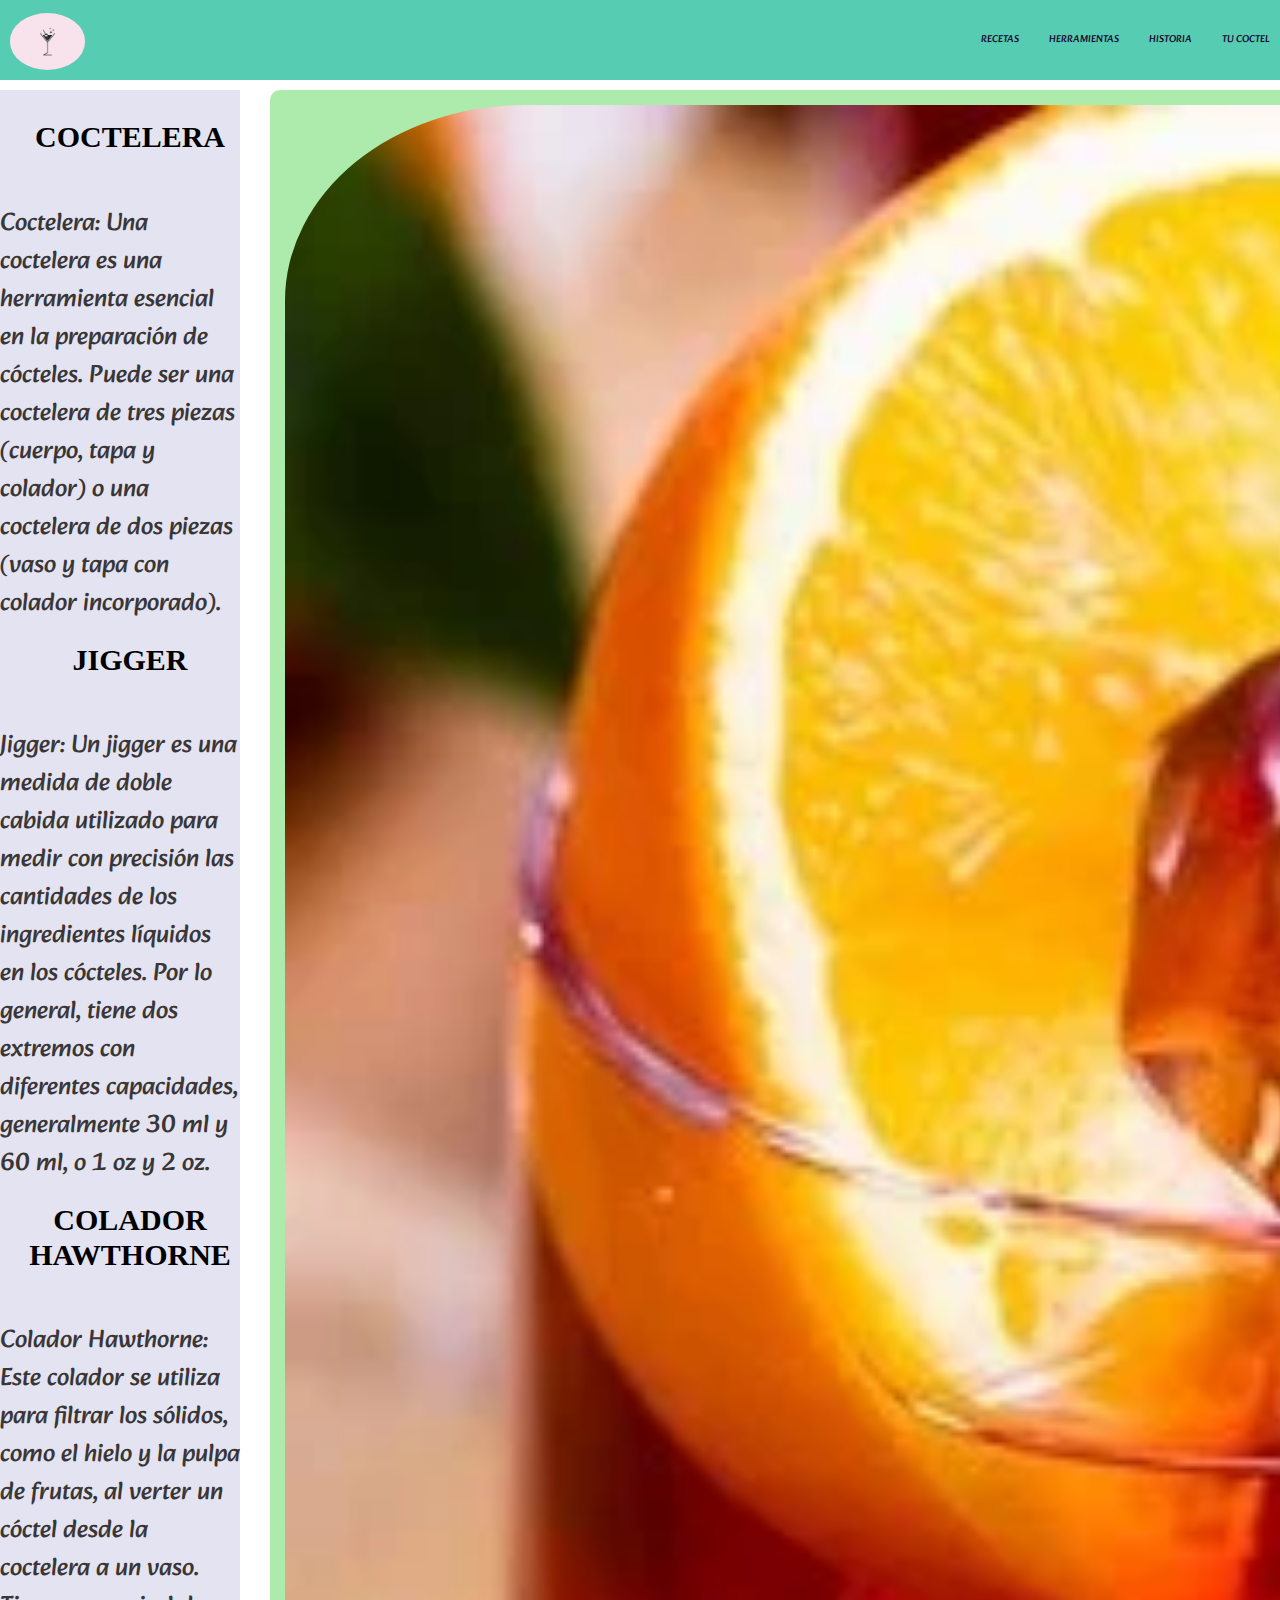
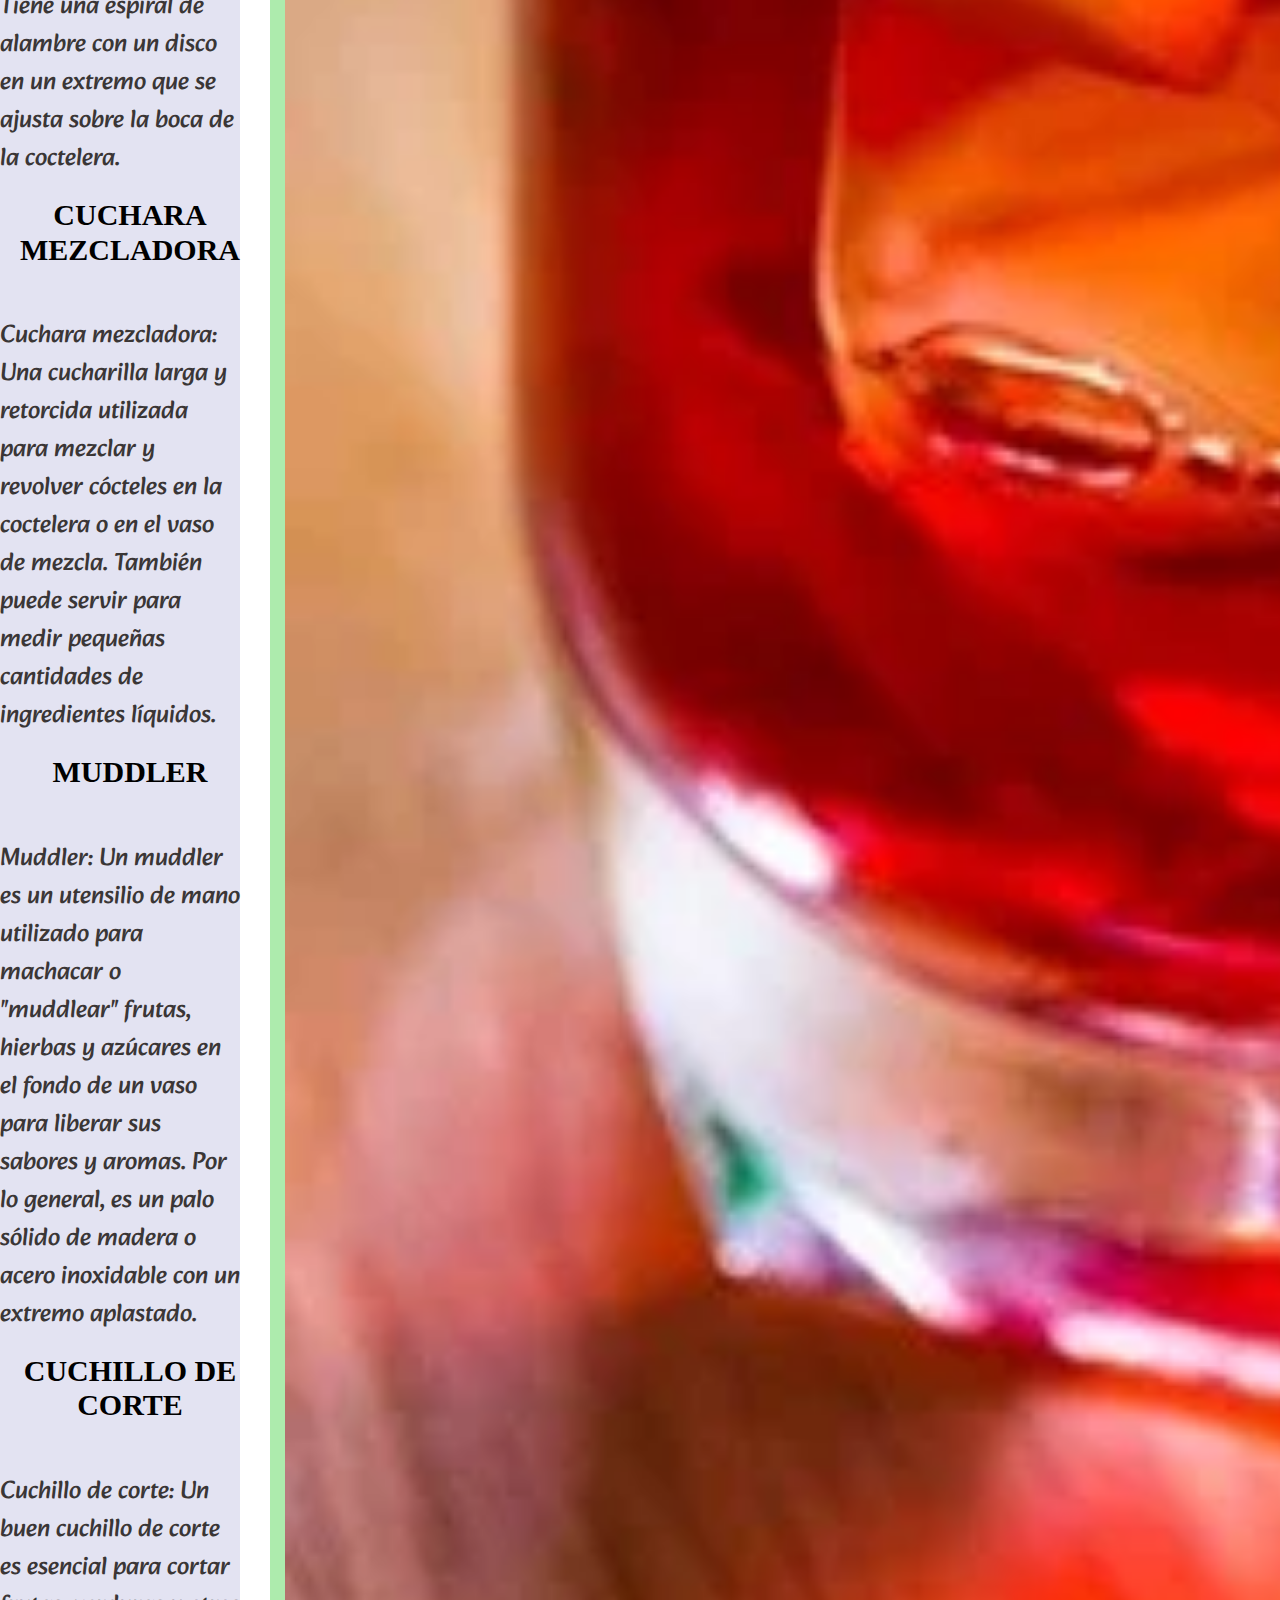
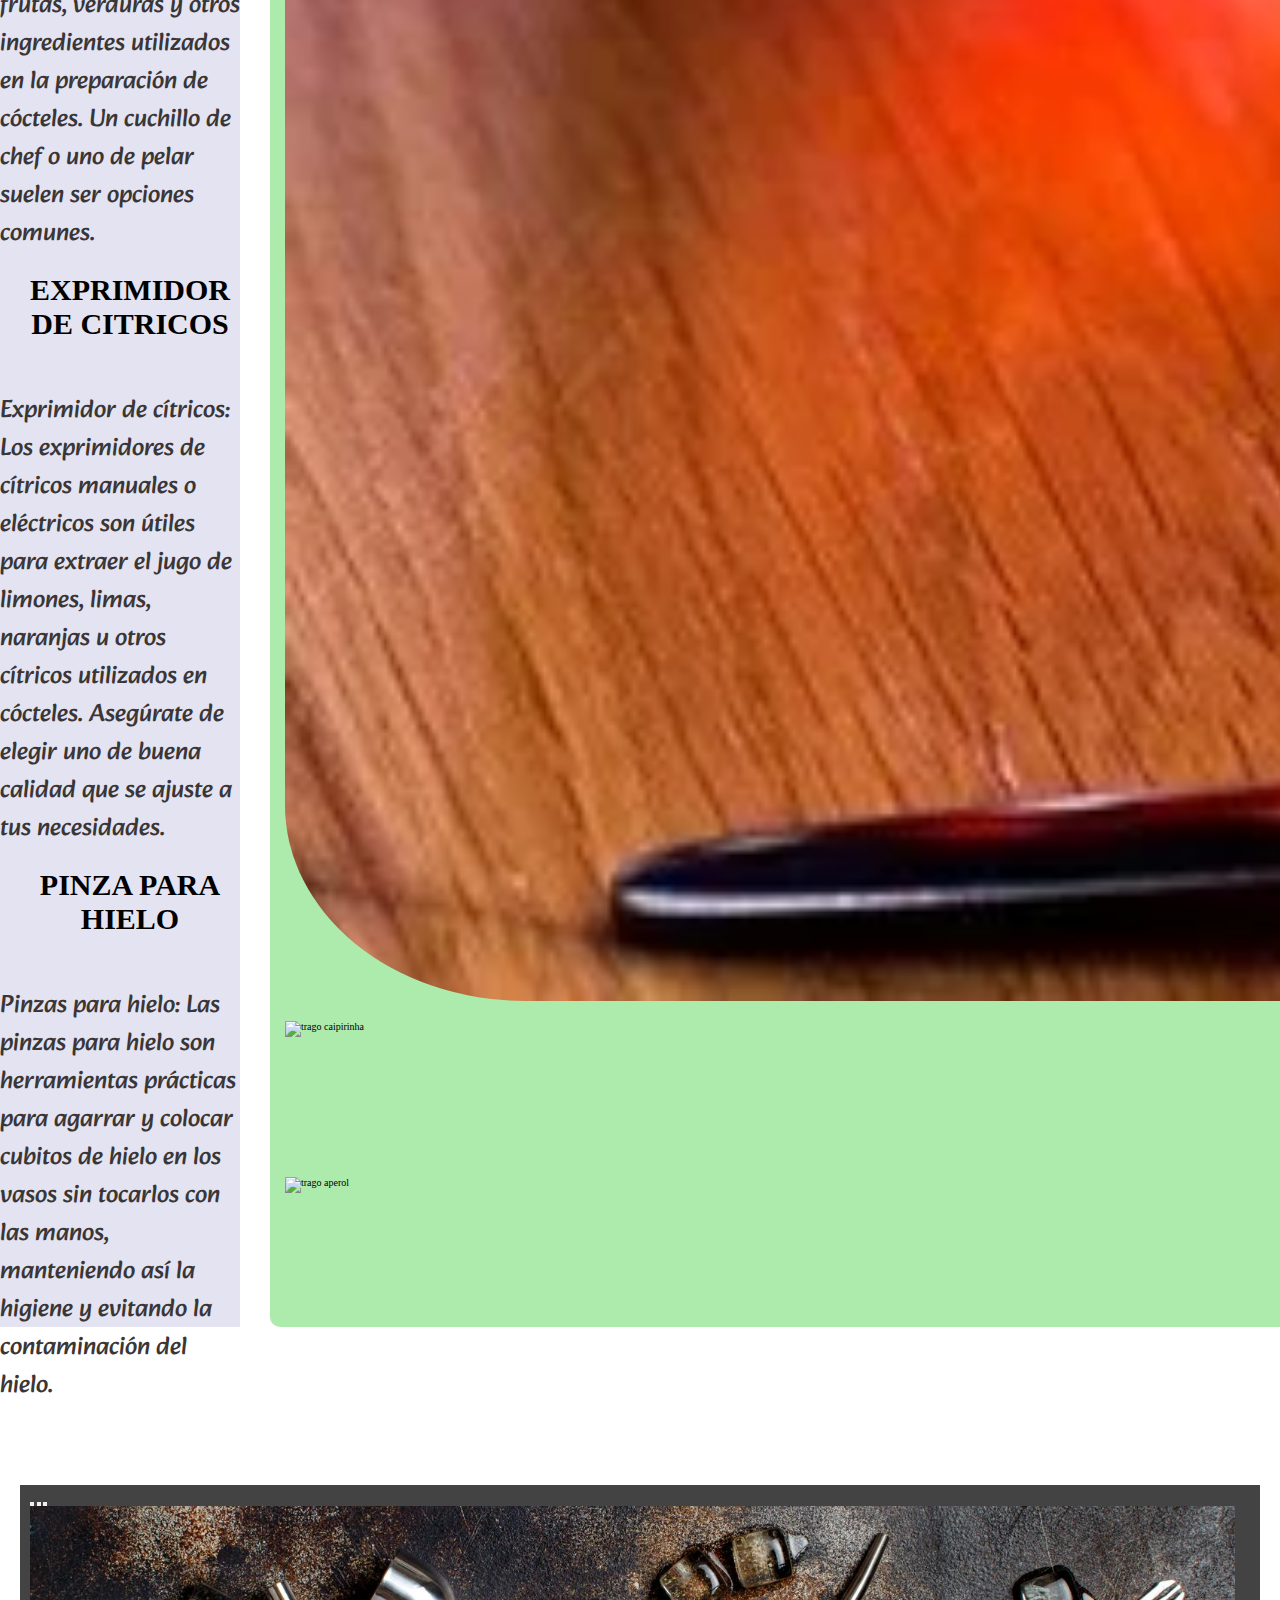
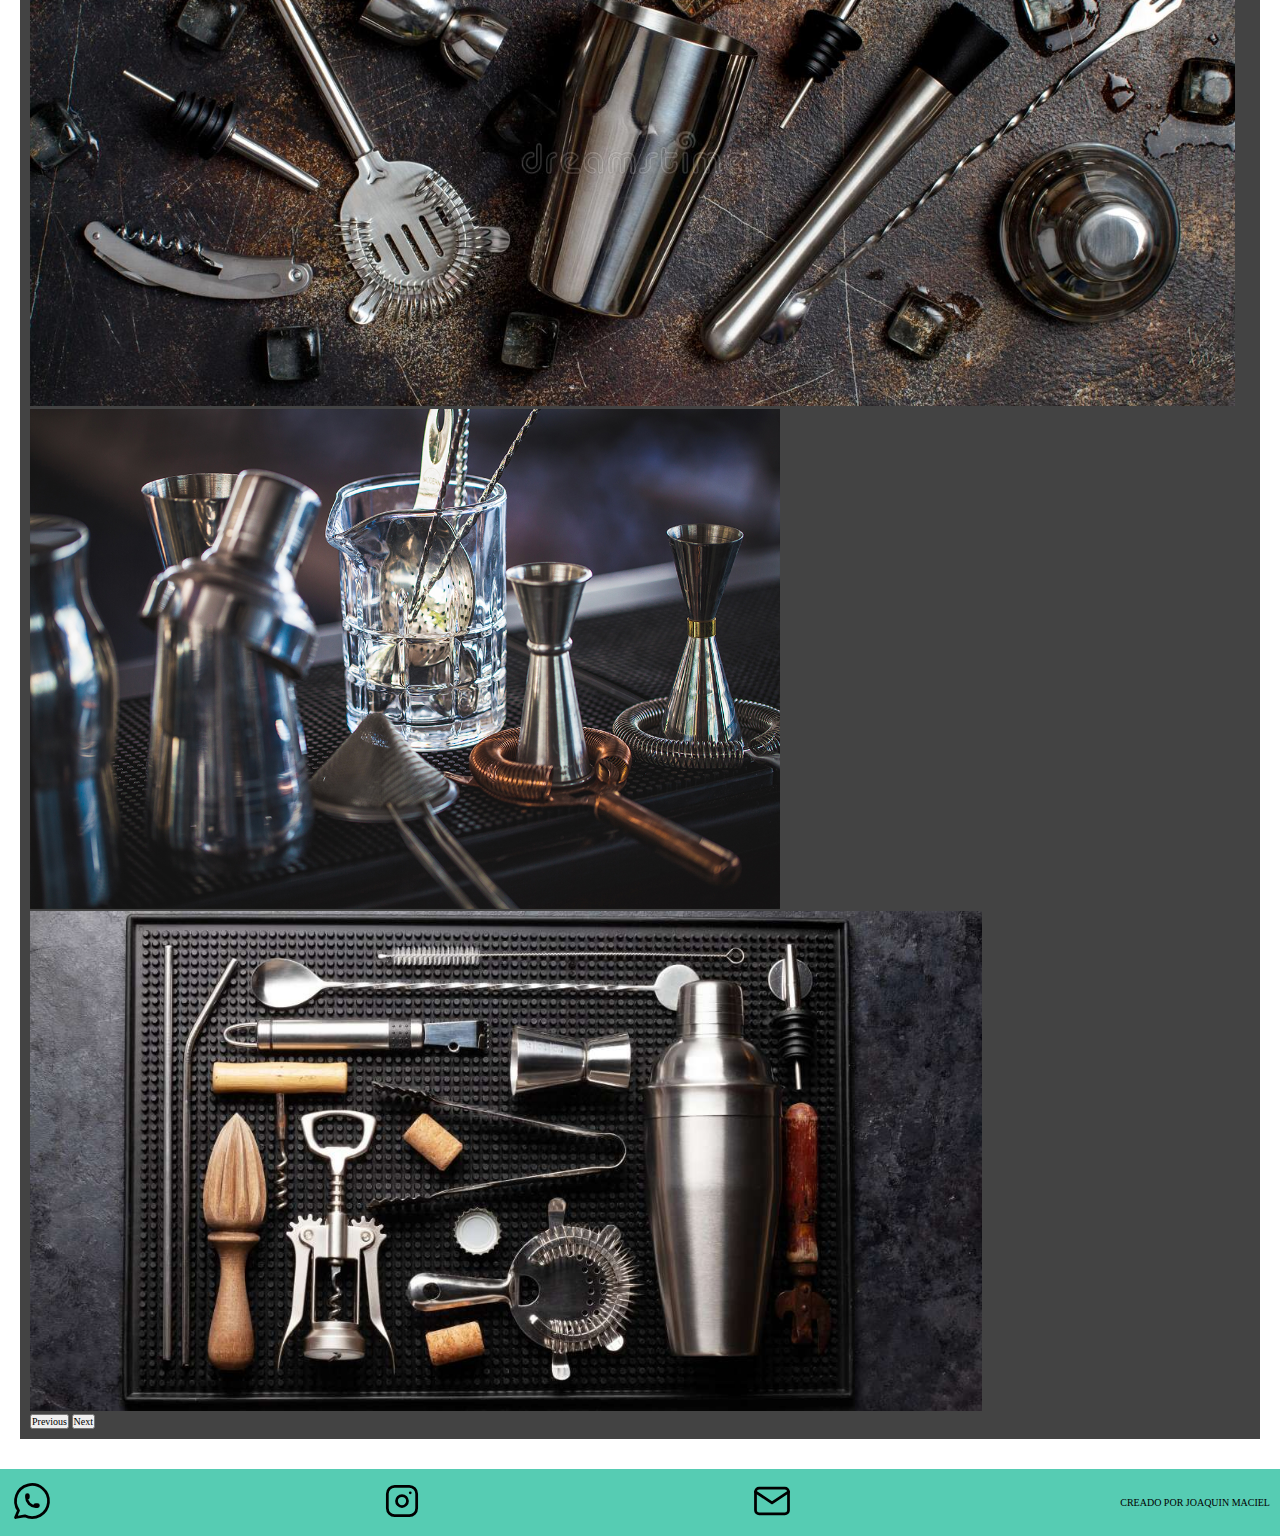
==== commit bb3476d1: "agregue el texto y modifique el aside de herramientas" ====
--- a/herramientas.html
+++ b/herramientas.html
@@ -63,24 +63,50 @@
 
                 <section class="contenedor">
                     <div class="maindiv">
-                        <h2 class="bartender">BARTENDER?</h2>
+                        <h2 class="bartender">COCTELERA</h2>
 
-                        <p class="textobartender">Lorem ipsum dolor sit, amet consectetur adipisicing elit. Maxime
-                            dolore quisquam sint deserunt eligendi repudiandae maiores minima aliquid molestiae, totam
-                            commodi soluta iusto natus, harum doloremque ab eum fugit eius.</p>
+                        <p class="textobartender">Coctelera: Una coctelera es una herramienta esencial en la preparación de cócteles. Puede ser una coctelera de tres piezas (cuerpo, tapa y colador) o una coctelera de dos piezas (vaso y tapa con colador incorporado).</p>
 
-                        <h2 class="bartender">BARTENDER?</h2>
+                        <h2 class="bartender">JIGGER</h2>
 
-                        <p class="textobartender">Lorem ipsum dolor sit, amet consectetur adipisicing elit. Maxime
-                            dolore quisquam sint deserunt eligendi repudiandae maiores minima aliquid molestiae, totam
-                            commodi soluta iusto natus, harum doloremque ab eum fugit eius.</p>
+                        <p class="textobartender">Jigger: Un jigger es una medida de doble cabida utilizado para medir con precisión las cantidades de los ingredientes líquidos en los cócteles. Por lo general, tiene dos extremos con diferentes capacidades, generalmente 30 ml y 60 ml, o 1 oz y 2 oz.</p>
+
+                        <h2 class="bartender">COLADOR HAWTHORNE</h2>
+
+                        <p class="textobartender">Colador Hawthorne: Este colador se utiliza para filtrar los sólidos, como el hielo y la pulpa de frutas, al verter un cóctel desde la coctelera a un vaso. Tiene una espiral de alambre con un disco en un extremo que se ajusta sobre la boca de la coctelera.</p>
+
+
+                        <h2 class="bartender">CUCHARA MEZCLADORA</h2>
+
+                        <p class="textobartender">Cuchara mezcladora: Una cucharilla larga y retorcida utilizada para mezclar y revolver cócteles en la coctelera o en el vaso de mezcla. También puede servir para medir pequeñas cantidades de ingredientes líquidos.</p>
+
+
+                        <h2 class="bartender">MUDDLER</h2>
+
+                        <p class="textobartender">Muddler: Un muddler es un utensilio de mano utilizado para machacar o "muddlear" frutas, hierbas y azúcares en el fondo de un vaso para liberar sus sabores y aromas. Por lo general, es un palo sólido de madera o acero inoxidable con un extremo aplastado.</p>
+
+
+                        <h2 class="bartender">CUCHILLO DE CORTE</h2>
+
+                        <p class="textobartender">Cuchillo de corte: Un buen cuchillo de corte es esencial para cortar frutas, verduras y otros ingredientes utilizados en la preparación de cócteles. Un cuchillo de chef o uno de pelar suelen ser opciones comunes.</p>
+
+
+                        <h2 class="bartender">EXPRIMIDOR DE CITRICOS</h2>
+
+                        <p class="textobartender">Exprimidor de cítricos: Los exprimidores de cítricos manuales o eléctricos son útiles para extraer el jugo de limones, limas, naranjas u otros cítricos utilizados en cócteles. Asegúrate de elegir uno de buena calidad que se ajuste a tus necesidades.</p>
+
+
+                        <h2 class="bartender">PINZA PARA HIELO</h2>
+
+                        <p class="textobartender">Pinzas para hielo: Las pinzas para hielo son herramientas prácticas para agarrar y colocar cubitos de hielo en los vasos sin tocarlos con las manos, manteniendo así la higiene y evitando la contaminación del hielo.</p>
 
                     </div>
                 </section>
 
-                <aside class="ilustrador">
+                <aside class="ilustrador ilustrador__herramientas">
                     <img src="./img/el-negroni-un-clasico-trago___FQunKDyKt_720x0__1.webp" alt="trago negroni">
                     <img src="./img/CAIPIRINHA.jpg" alt="trago caipirinha">
+                    <img class="aperolHerramientas" src="./img/APEROL.jpg" alt="trago aperol">
                 </aside>
 
 
--- a/css/style.css
+++ b/css/style.css
@@ -1,5 +1,58 @@
 @import url("https://fonts.googleapis.com/css2?family=Open+Sans:ital,wght@1,500&display=swap");
 @import url("https://fonts.googleapis.com/css2?family=Roboto+Condensed&display=swap");
+:root {
+  --bordoNavBar: rgba(167, 2, 2, 0.788);
+  --verdeMenta: rgb(152,255,179);
+  --azulMarino: rgb(25, 25, 112);
+  --azulPastel: rgb(173, 216, 230);
+  --azulOscuro: rgb(135, 206, 235);
+  --verdeAdobe: #56CCB3;
+}
+
+/* FUENTES */
+/* GLOBALES  */
+* {
+  margin: 0;
+  padding: 0;
+}
+
+html {
+  font-size: 62.5%;
+  -webkit-box-sizing: border-box;
+          box-sizing: border-box;
+}
+
+*,
+*:before,
+*:after {
+  -webkit-box-sizing: inherit;
+          box-sizing: inherit;
+}
+
+h1 {
+  font-size: 4rem;
+}
+
+h2 {
+  font-size: 3rem;
+}
+
+h3 {
+  font-size: 2rem;
+}
+
+h1, h2, h3 {
+  margin: 0 0 5rem 0;
+}
+
+a {
+  text-decoration: none;
+}
+
+img {
+  max-width: 100%;
+}
+
 .barra {
   /* background-color: rgba(199, 102, 102, 0.836); */
   background-color: var(--verdeAdobe);
@@ -39,107 +92,23 @@
           transform: rotate(-7deg);
 }
 
-/* FORMULARIO */
-.section__contact {
-  text-align: center;
-  background-color: blanchedalmond;
-  padding: 10rem;
-}
-
-.formulario {
-  background-color: rgb(187, 179, 86);
-  padding: 5rem;
-  border-radius: 5rem;
-}
-
-.formulario__fieldset legend {
-  font-size: 1.8rem;
-  font-weight: 700;
-  margin-bottom: 1rem;
-}
-
-.formulario__fieldset {
-  border: none;
-}
-
-.campo {
-  margin-bottom: 1rem;
-}
-
-.campo label {
-  margin-right: 0.5rem;
-  color: rgba(255, 255, 255, 0.892);
-  font-family: "Alkatra", cursive;
-  font-weight: bold;
-  font-size: 1.3rem;
-}
-
-.campo input {
-  max-width: 100%;
-  border-radius: 2rem;
-  font-size: 1.5rem;
-  background-color: blanchedalmond;
-}
-
-.boton {
-  margin-top: 3rem;
-  border-radius: 1rem;
-  font-size: 1.8rem;
-  text-decoration: none;
-}
-
-/* FUENTES */
-/* GLOBALES  */
-* {
-  margin: 0;
-  padding: 0;
-}
-
-html {
-  font-size: 62.5%;
-  -webkit-box-sizing: border-box;
-          box-sizing: border-box;
-}
-
-*,
-*:before,
-*:after {
-  -webkit-box-sizing: inherit;
-          box-sizing: inherit;
-}
-
-h1 {
-  font-size: 4rem;
-}
-
-h2 {
-  font-size: 3rem;
-}
-
-h3 {
-  font-size: 2rem;
-}
-
-h1, h2, h3 {
-  margin: 0 0 5rem 0;
-}
-
-a {
-  text-decoration: none;
-}
-
-img {
-  max-width: 100%;
-}
-
 /* Main index*/
 .maindiv {
   padding: 1rem 0 5rem 0;
+  margin-top: 1rem;
   max-width: 100%;
   max-height: 100%;
+  background-color: #e3e3f2;
+  height: 97%;
+}
+.maindiv p {
+  font-size: 2.5rem;
+  font-family: "Alkatra", cursive;
+  color: #3a3636;
 }
 
 .bartender {
+  text-align: center;
   margin: 2rem 0 0rem 2rem;
 }
 
@@ -160,7 +129,6 @@
   -ms-flex-wrap: wrap;
       flex-wrap: wrap;
 }
-
 .ilustrador img {
   width: 50%;
 }
@@ -221,7 +189,6 @@
   padding: 1rem;
   border-radius: 0.8rem;
 }
-
 .card img {
   width: 100%;
 }
@@ -254,8 +221,58 @@
   max-height: 16rem;
 }
 
+.ilustrador__herramientas {
+  height: 97%;
+}
+
+/* FORMULARIO */
+.section__contact {
+  text-align: center;
+  background-color: blanchedalmond;
+  padding: 10rem;
+}
+
+.formulario {
+  background-color: rgb(187, 179, 86);
+  padding: 5rem;
+  border-radius: 5rem;
+}
+
+.formulario__fieldset {
+  border: none;
+}
+.formulario__fieldset legend {
+  font-size: 1.8rem;
+  font-weight: 700;
+  margin-bottom: 1rem;
+}
+
+.campo {
+  margin-bottom: 1rem;
+}
+.campo label {
+  margin-right: 0.5rem;
+  color: rgba(255, 255, 255, 0.892);
+  font-family: "Alkatra", cursive;
+  font-weight: bold;
+  font-size: 1.3rem;
+}
+.campo input {
+  max-width: 100%;
+  border-radius: 2rem;
+  font-size: 1.5rem;
+  background-color: blanchedalmond;
+}
+
+.boton {
+  margin-top: 3rem;
+  border-radius: 1rem;
+  font-size: 1.8rem;
+  text-decoration: none;
+}
+
 /* MQ MOBILE */
-@media (min-width: 426px) {
+@media (min-width: 900px) {
   .barra {
     height: 8rem;
     display: -webkit-box;
@@ -306,56 +323,6 @@
     max-height: 50rem;
   }
 }
-@media (min-width: 768px) {
-  .barra {
-    height: 8rem;
-    display: -webkit-box;
-    display: -ms-flexbox;
-    display: flex;
-    -webkit-box-pack: justify;
-        -ms-flex-pack: justify;
-            justify-content: space-between;
-    -webkit-box-align: center;
-        -ms-flex-align: center;
-            align-items: center;
-  }
-  .logo {
-    margin-left: 1rem;
-  }
-  .navegacion {
-    display: -webkit-box;
-    display: -ms-flexbox;
-    display: flex;
-    -webkit-box-orient: horizontal;
-    -webkit-box-direction: normal;
-        -ms-flex-direction: row;
-            flex-direction: row;
-    gap: 2rem;
-  }
-  .navegadores {
-    margin-right: 1rem;
-  }
-  .contenido_principal {
-    display: grid;
-    grid-template-columns: 2fr 1fr;
-    gap: 2rem;
-  }
-  .ilustrador {
-    /* display: block; */
-  }
-  .ilustrador img {
-    width: 500rem;
-  }
-}
-:root {
-  --bordoNavBar: rgba(167, 2, 2, 0.788);
-  --verdeMenta: rgb(152,255,179);
-  --azulMarino: rgb(25, 25, 112);
-  --azulPastel: rgb(173, 216, 230);
-  --azulOscuro: rgb(135, 206, 235);
-  --verdeAdobe: #56CCB3;
-}
-
 footer {
   background-color: #56CCB3;
   padding: 1rem;
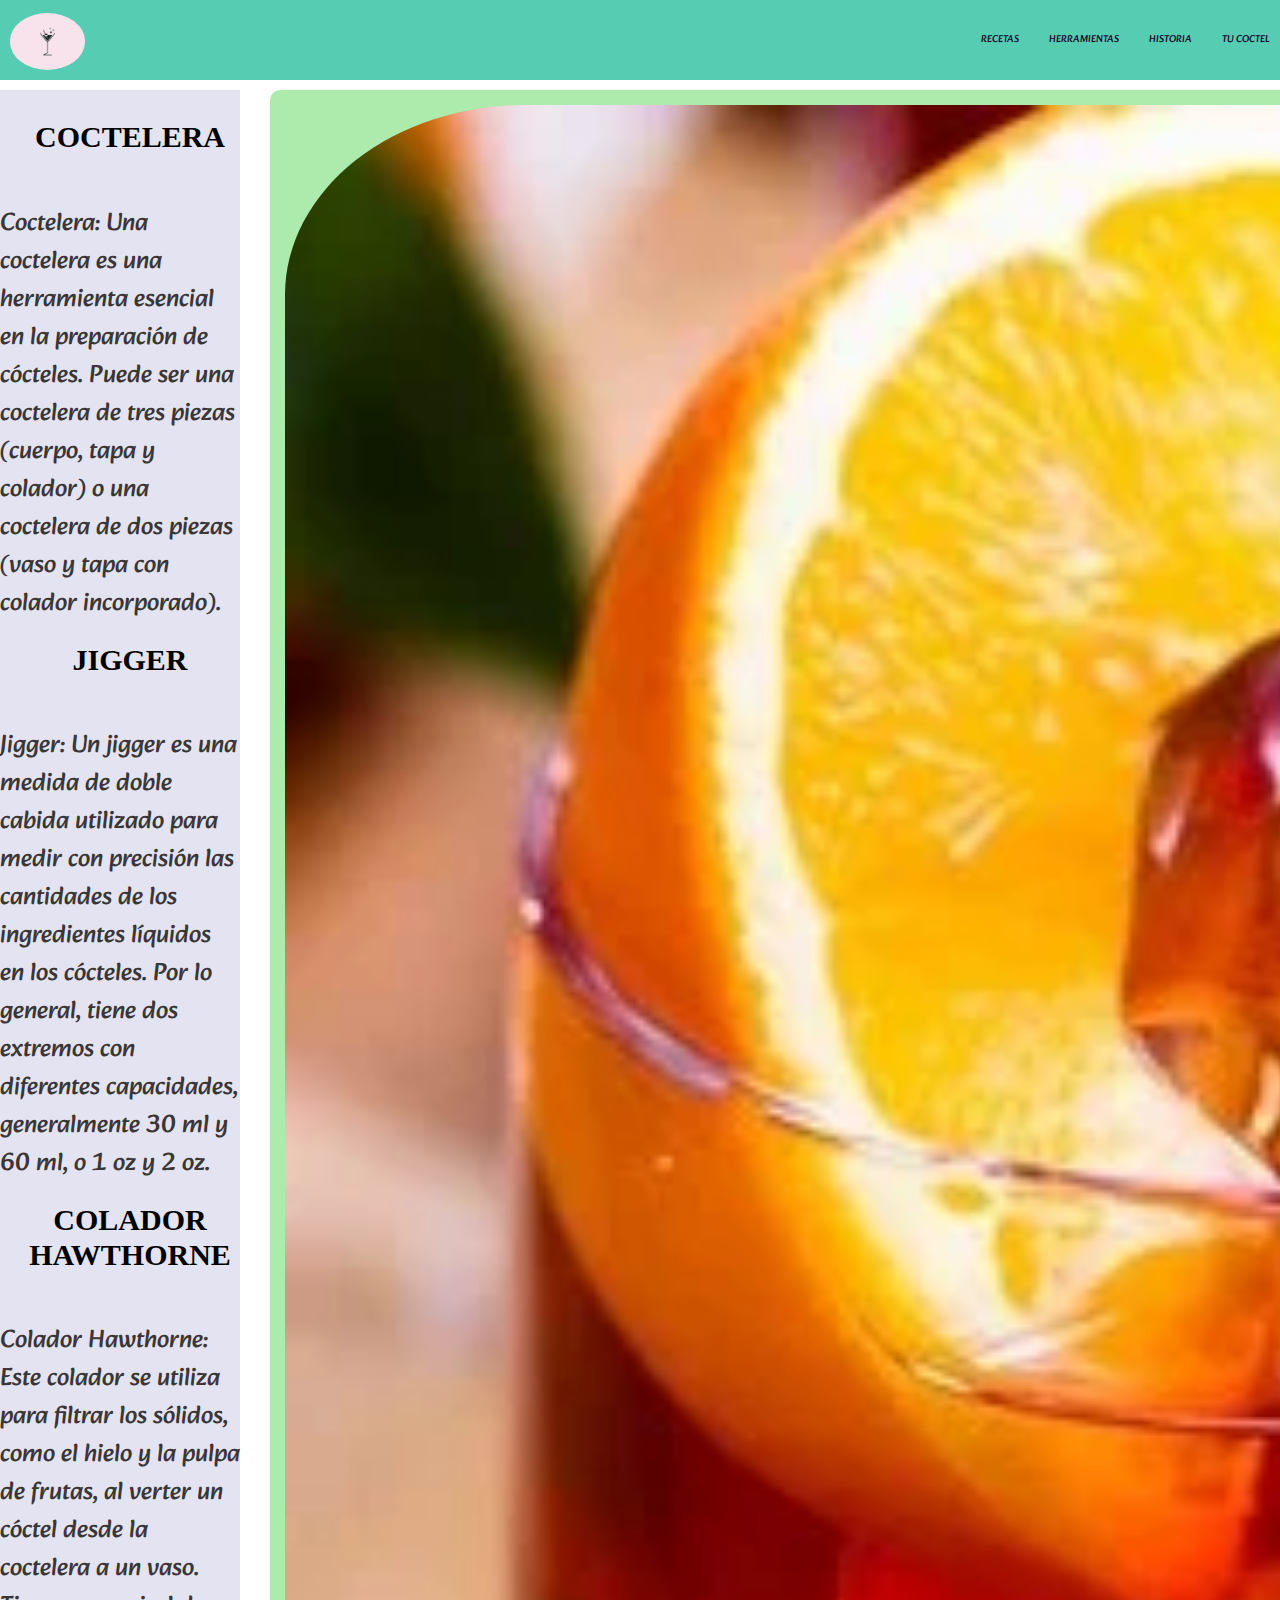
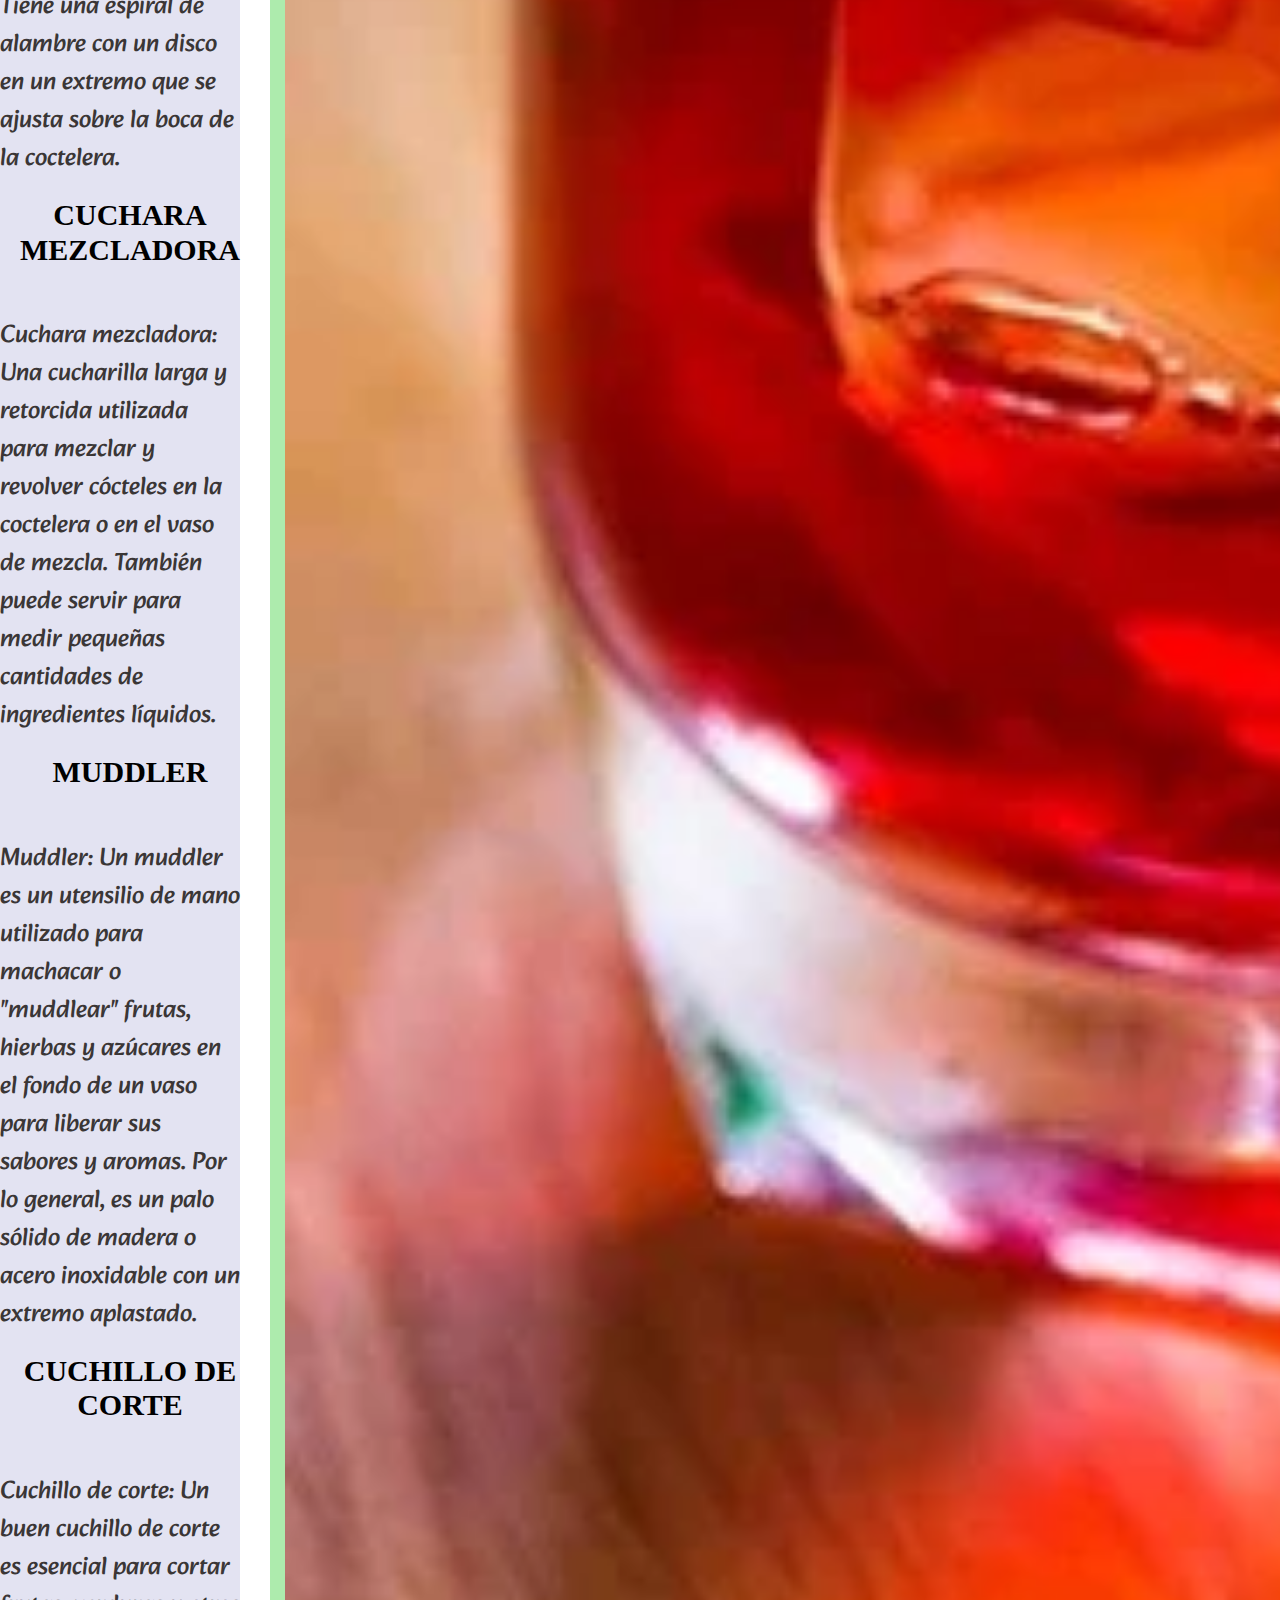
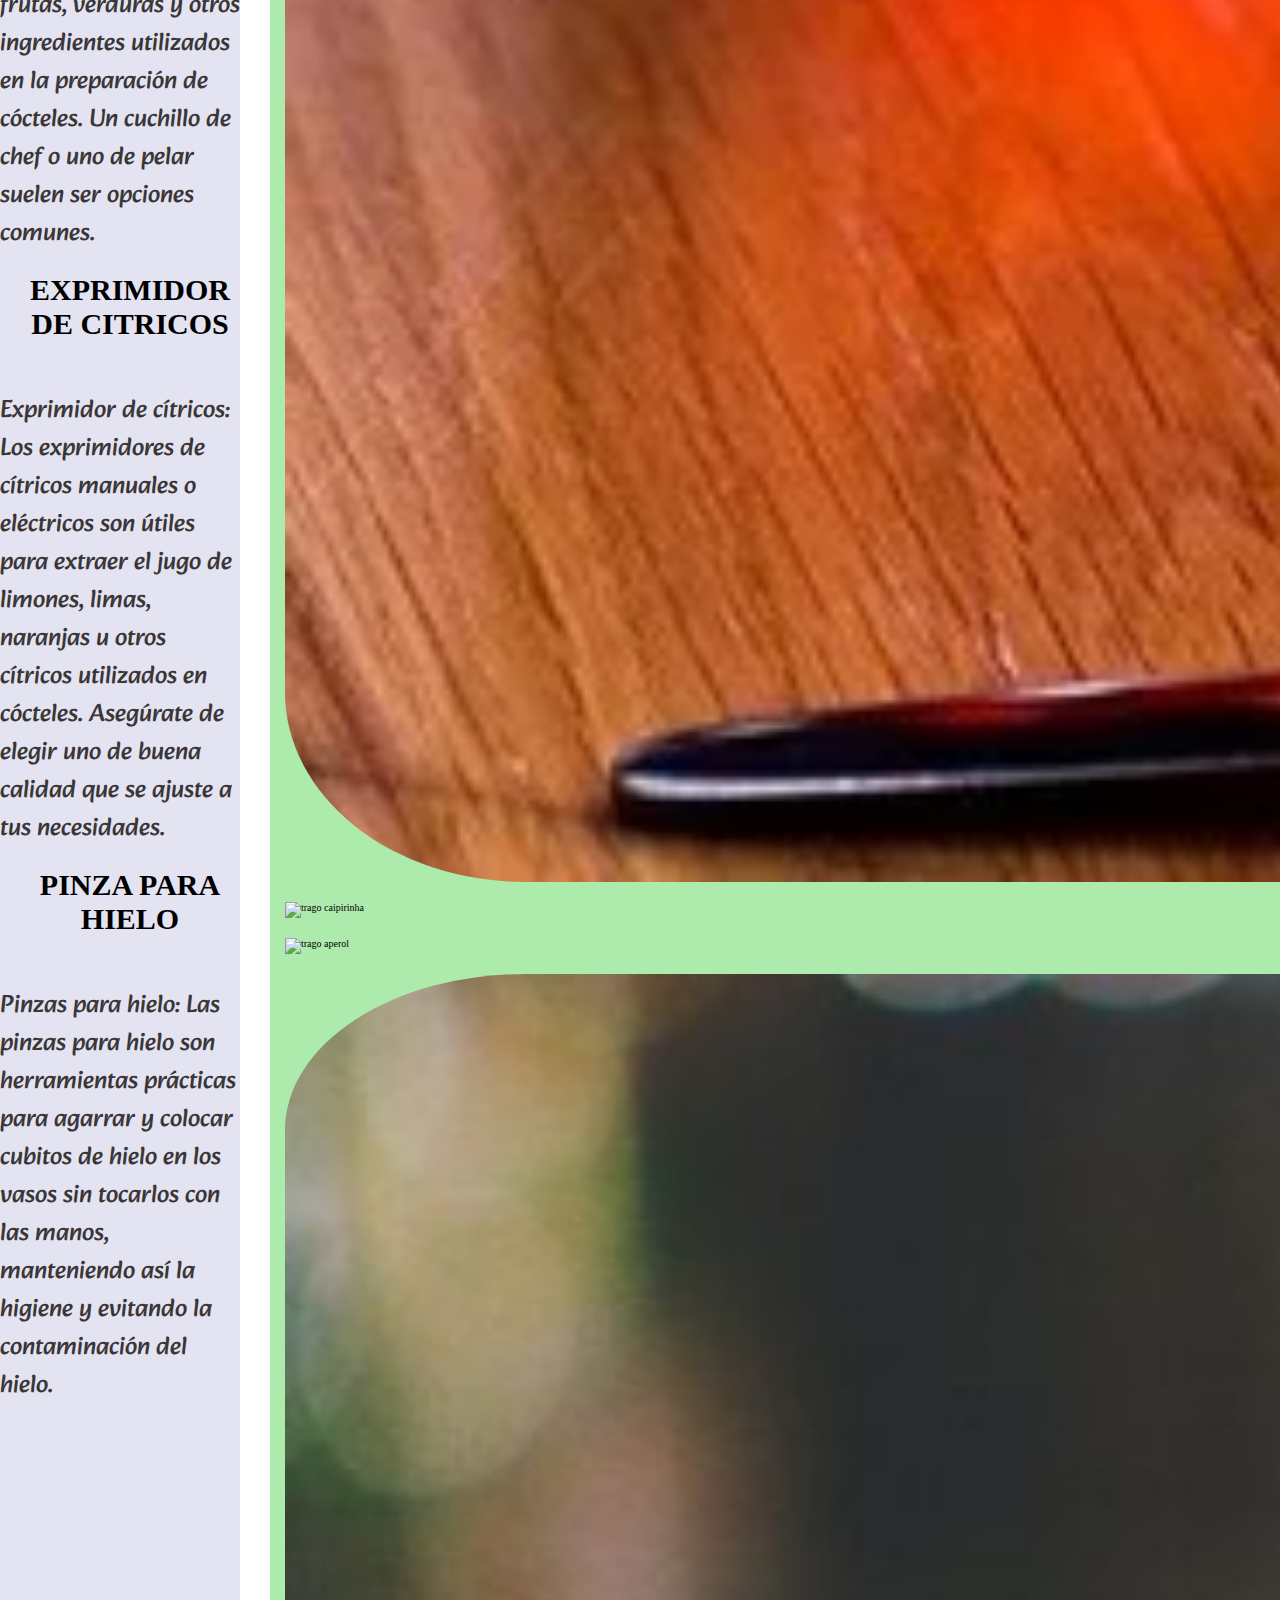
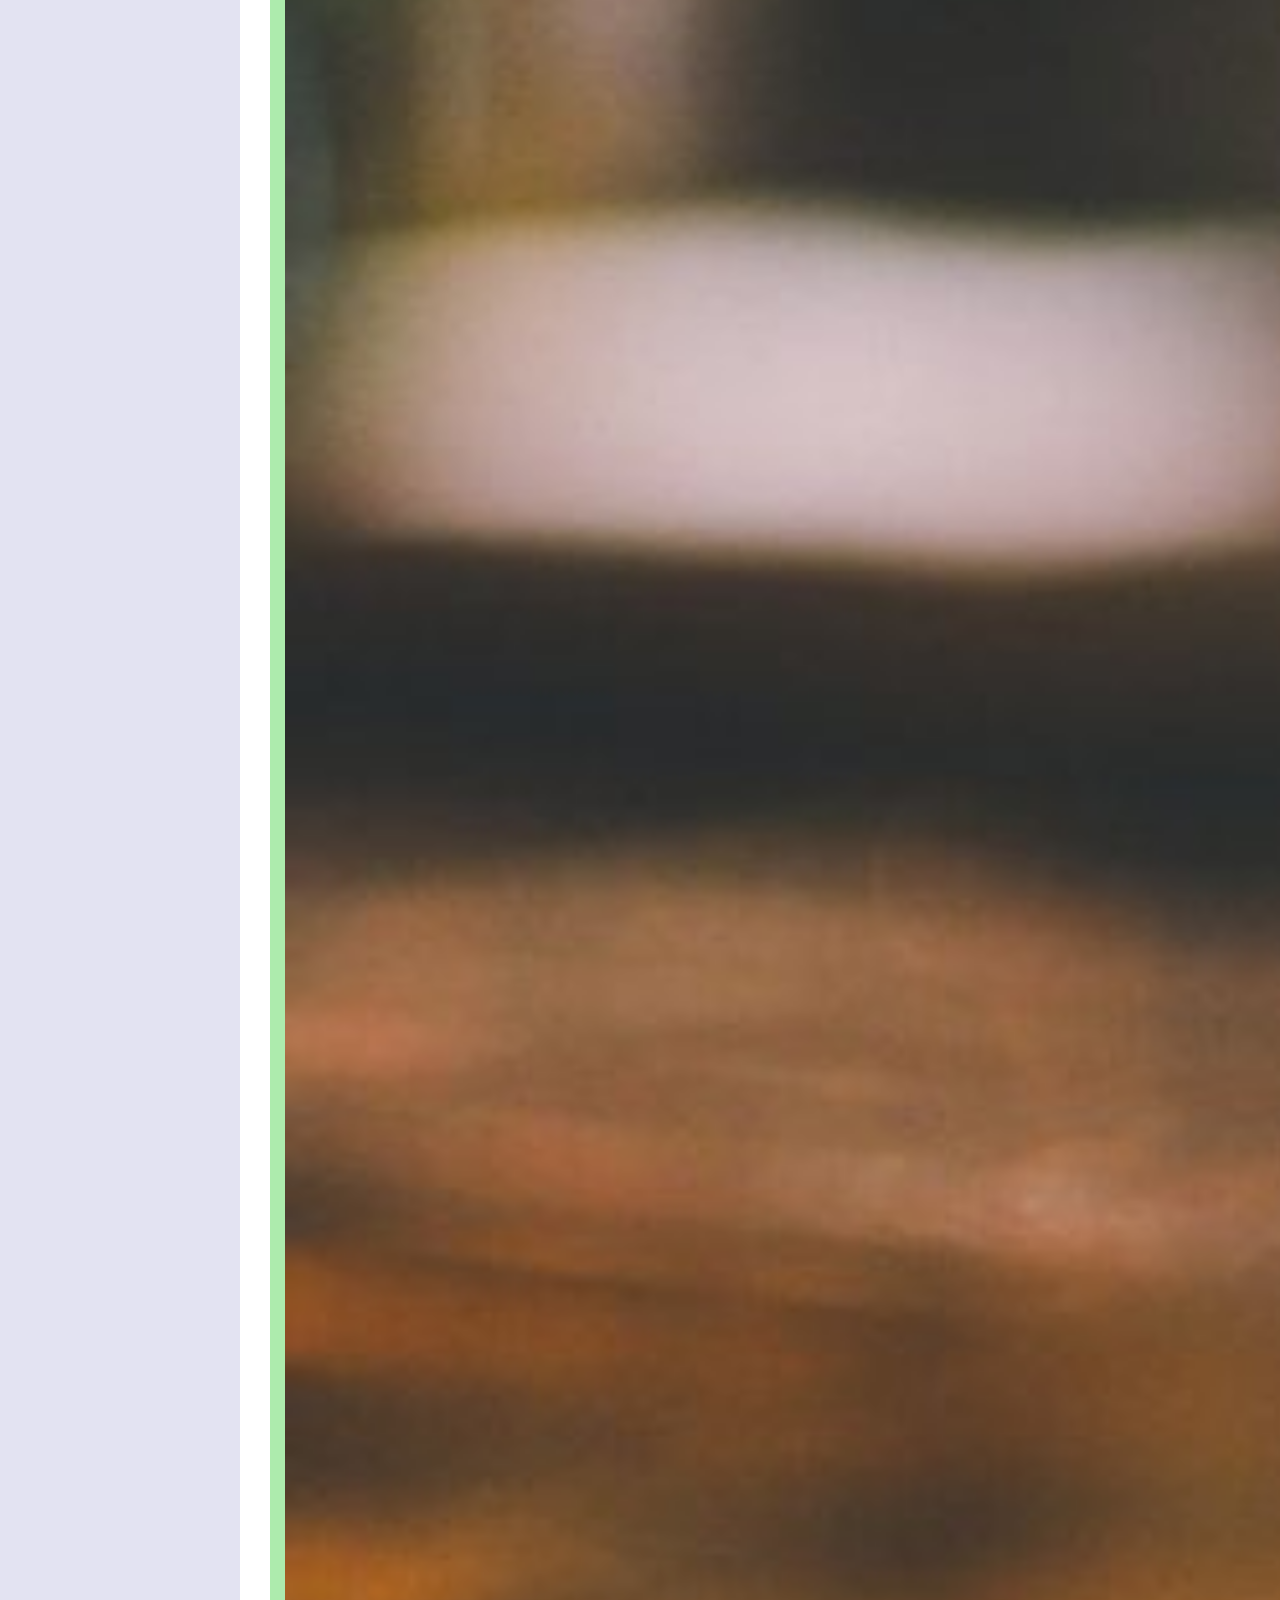
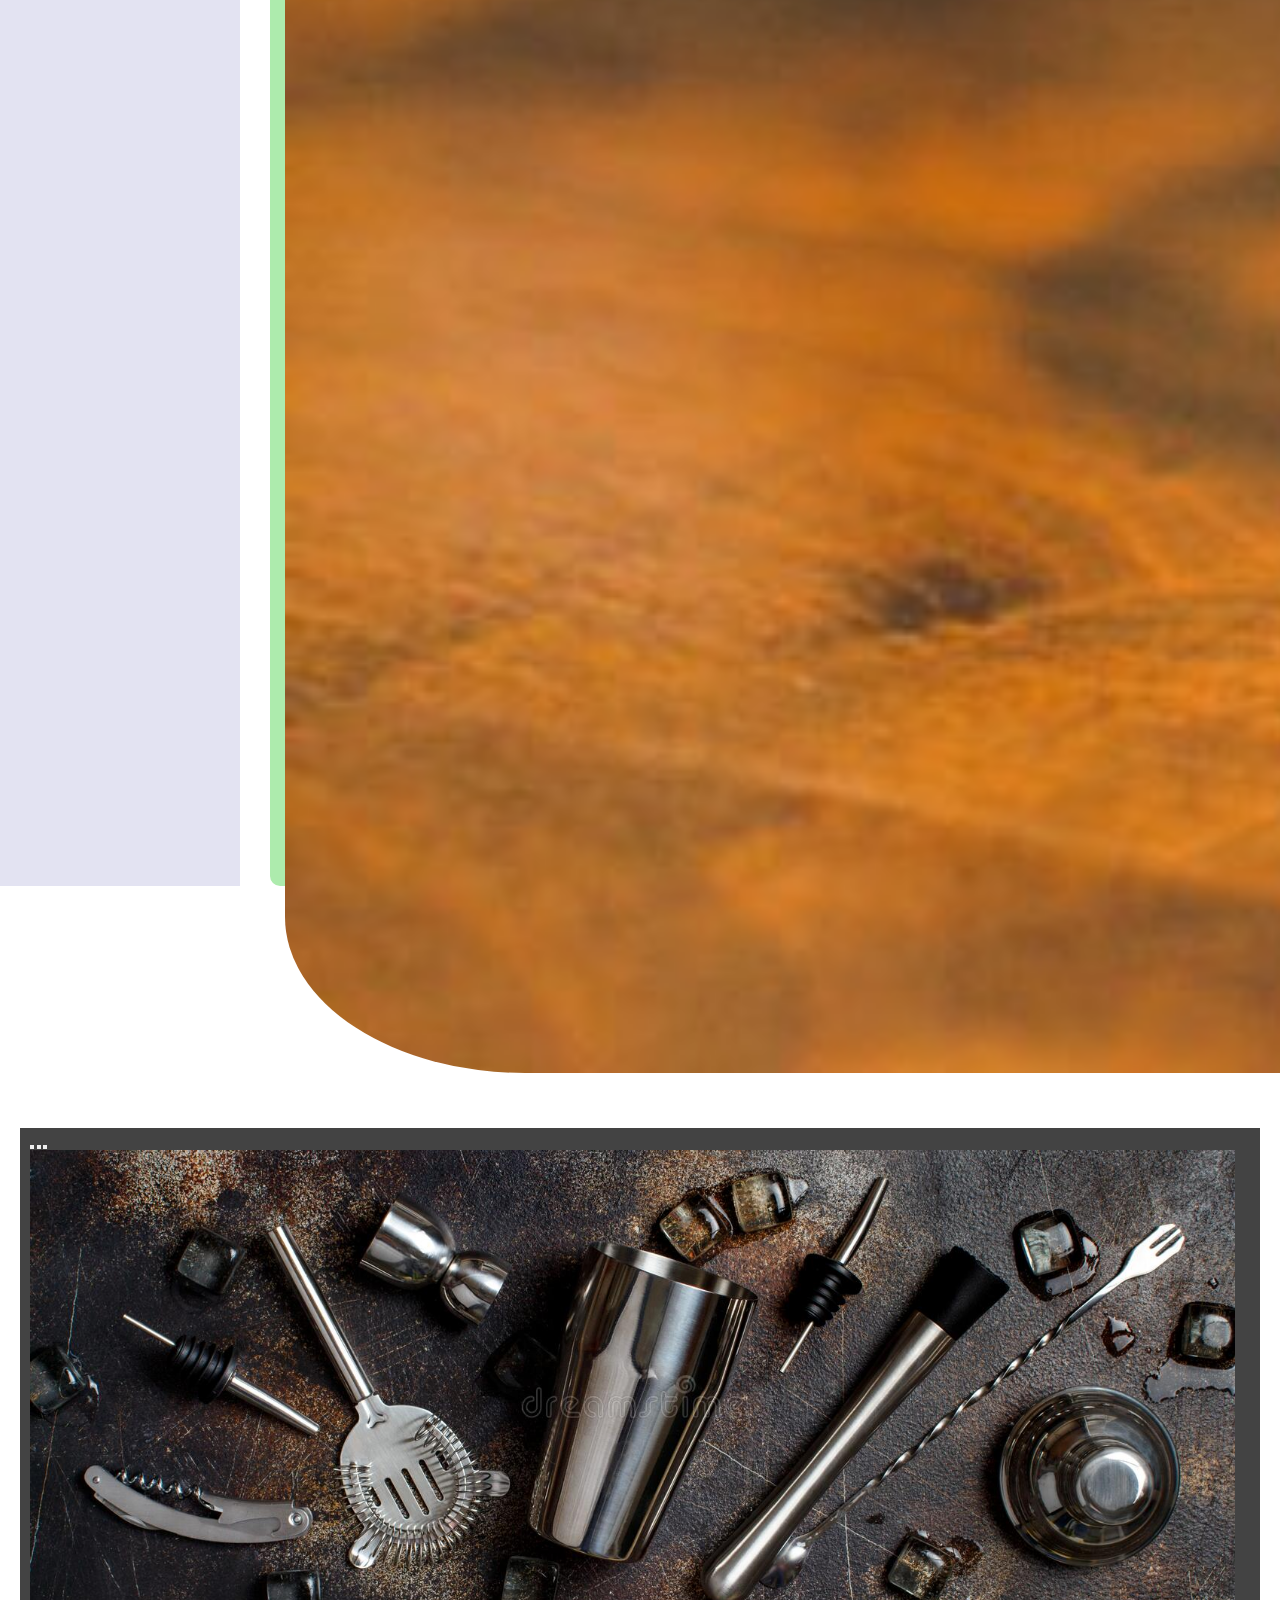
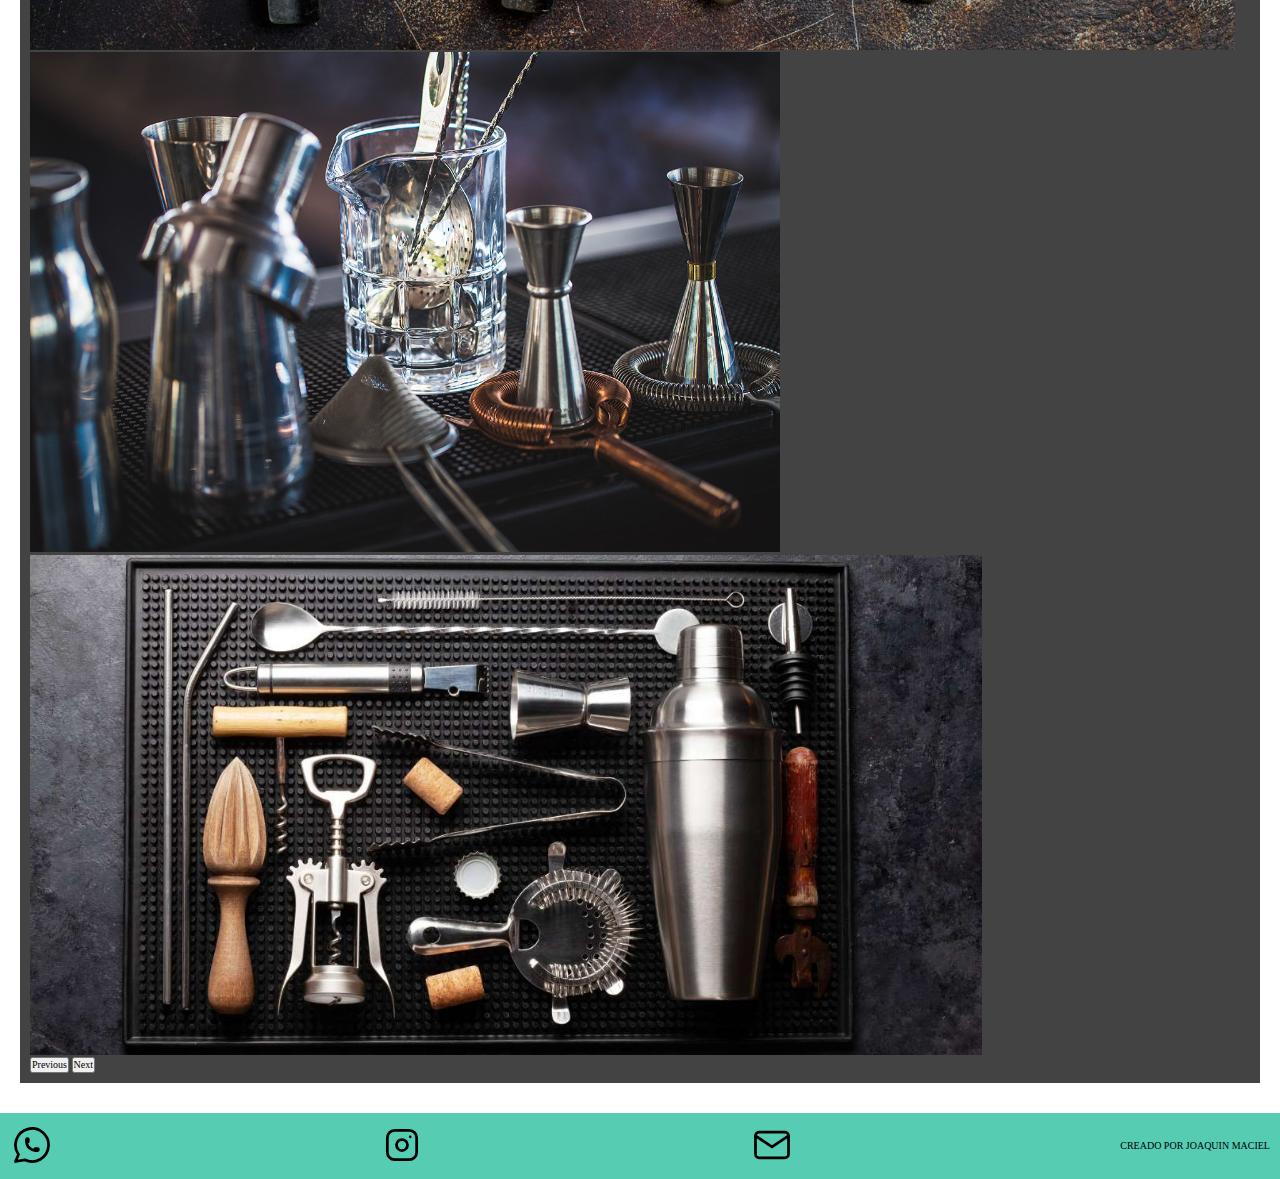
==== commit ac94c8d3: "correcciones en el aside de herramientas" ====
--- a/herramientas.html
+++ b/herramientas.html
@@ -107,6 +107,7 @@
                     <img src="./img/el-negroni-un-clasico-trago___FQunKDyKt_720x0__1.webp" alt="trago negroni">
                     <img src="./img/CAIPIRINHA.jpg" alt="trago caipirinha">
                     <img class="aperolHerramientas" src="./img/APEROL.jpg" alt="trago aperol">
+                    <img src="./img/asideR.jpg" alt="trago ilustrador">
                 </aside>
 
 
